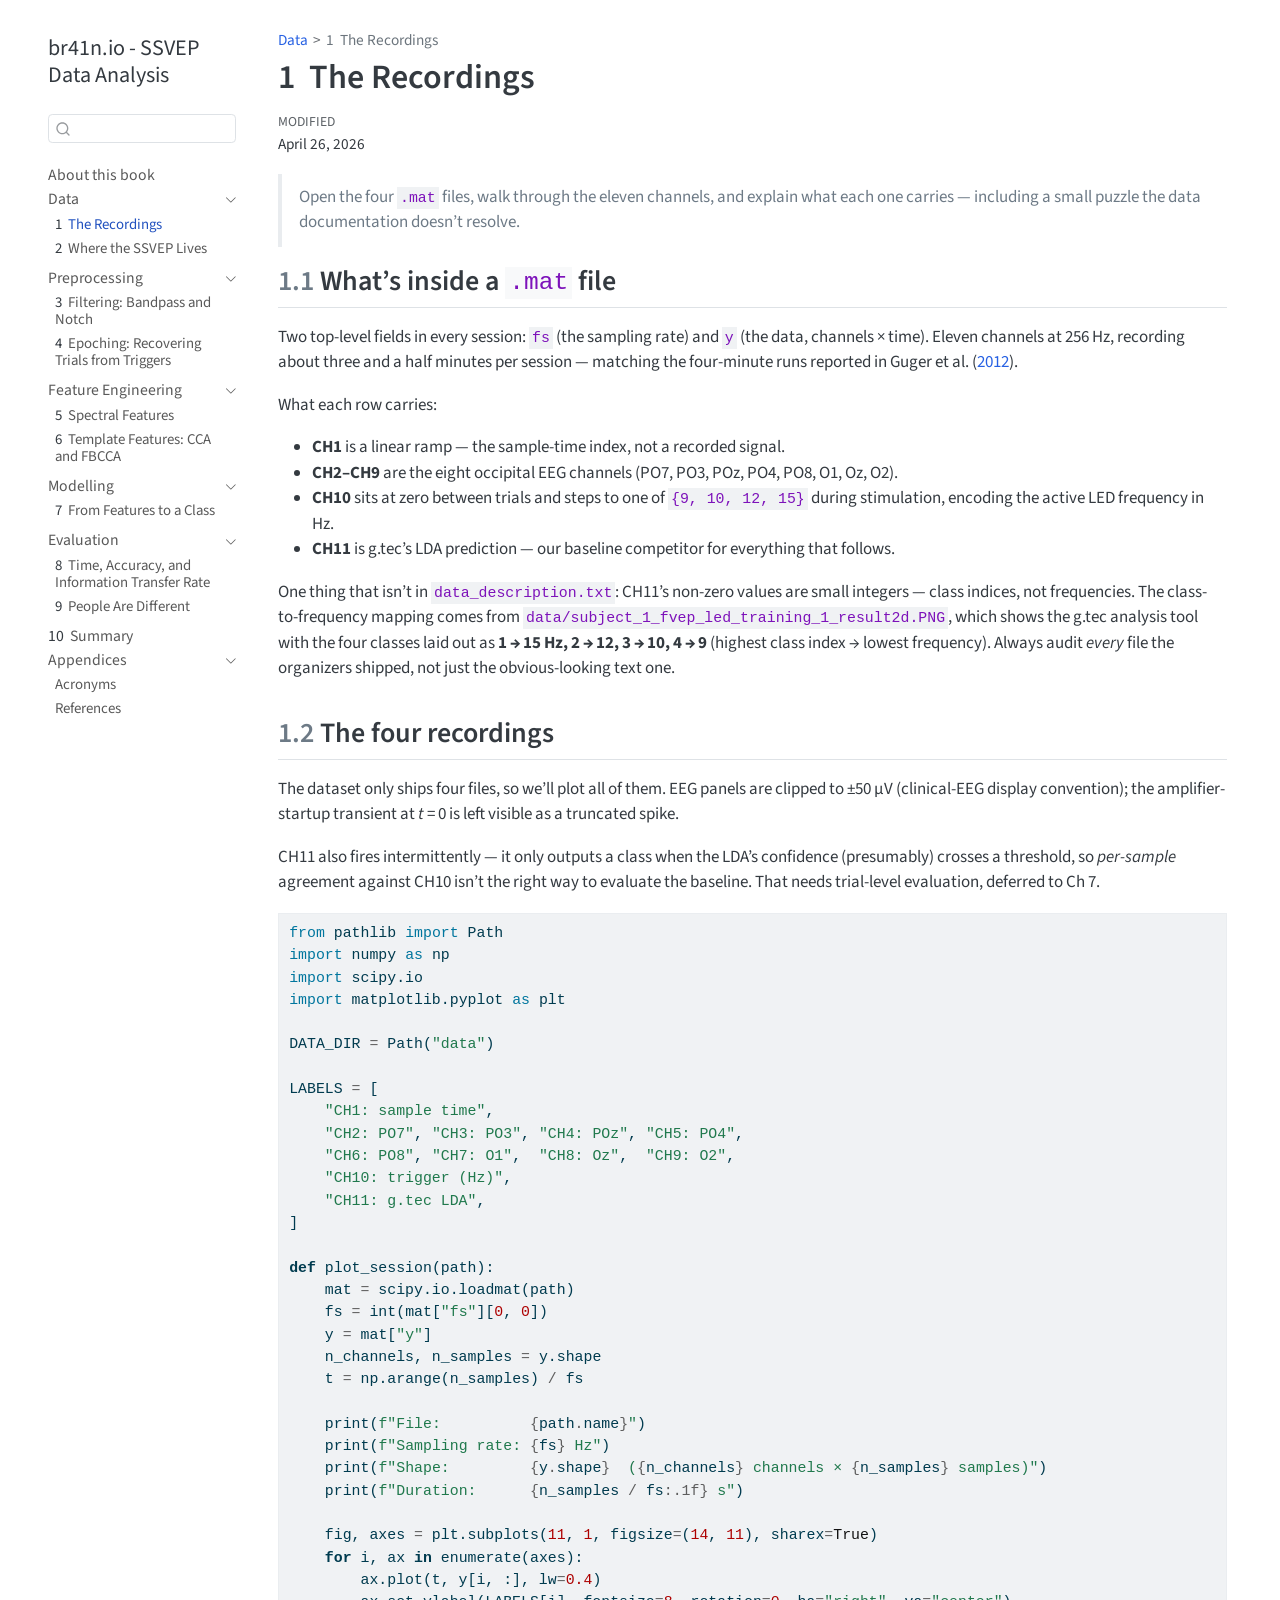
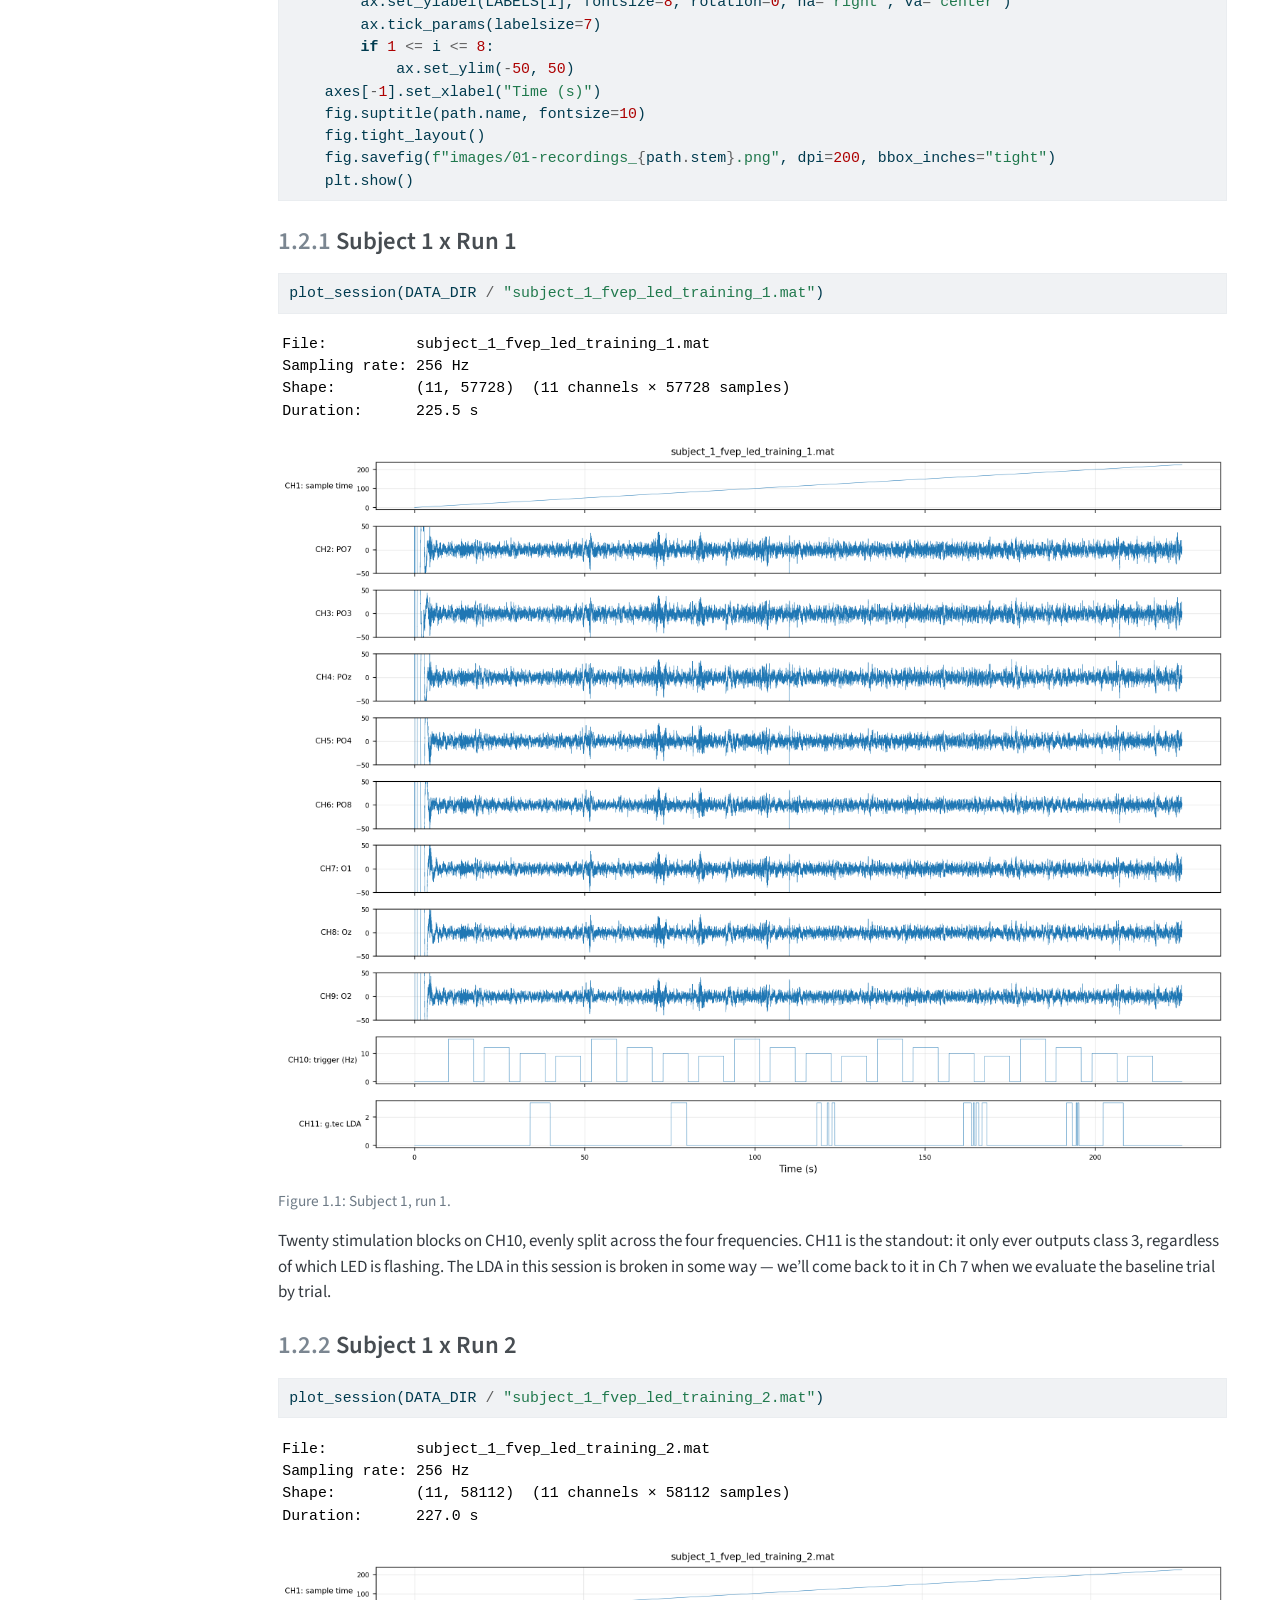
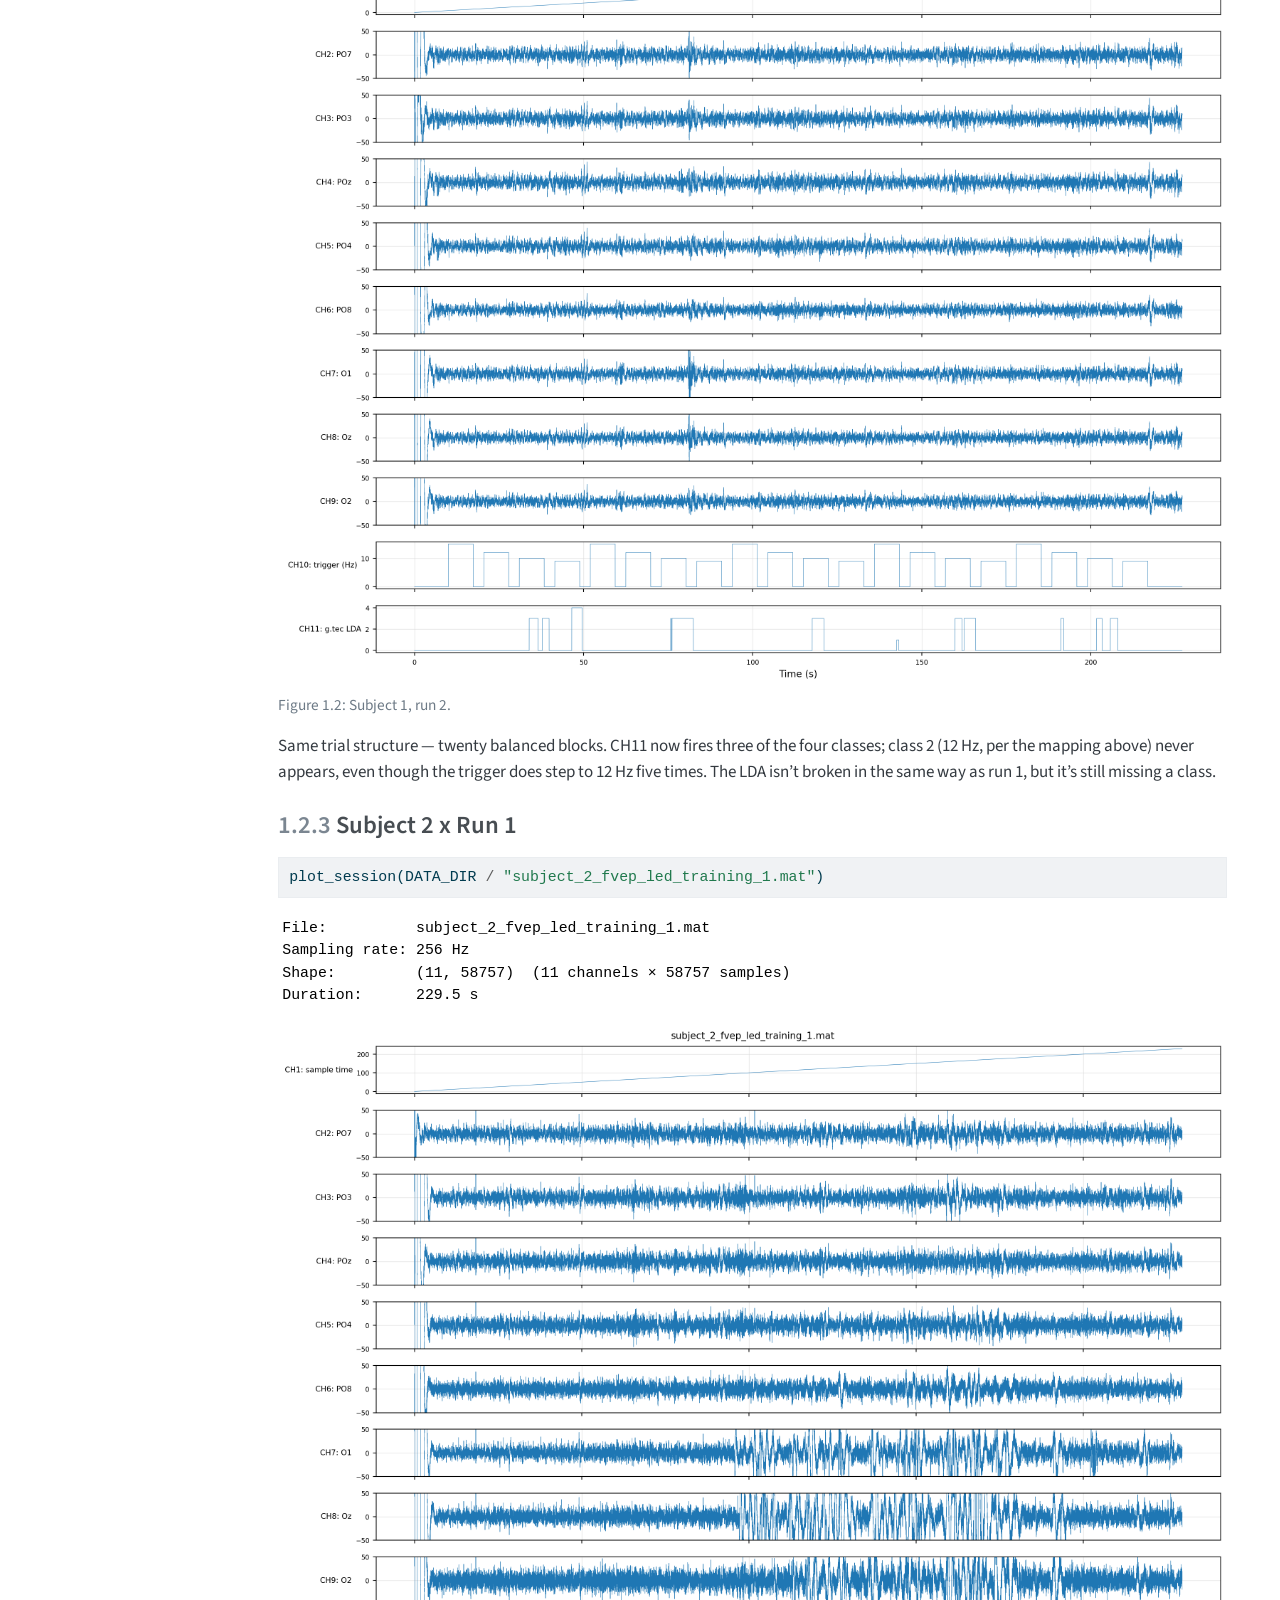
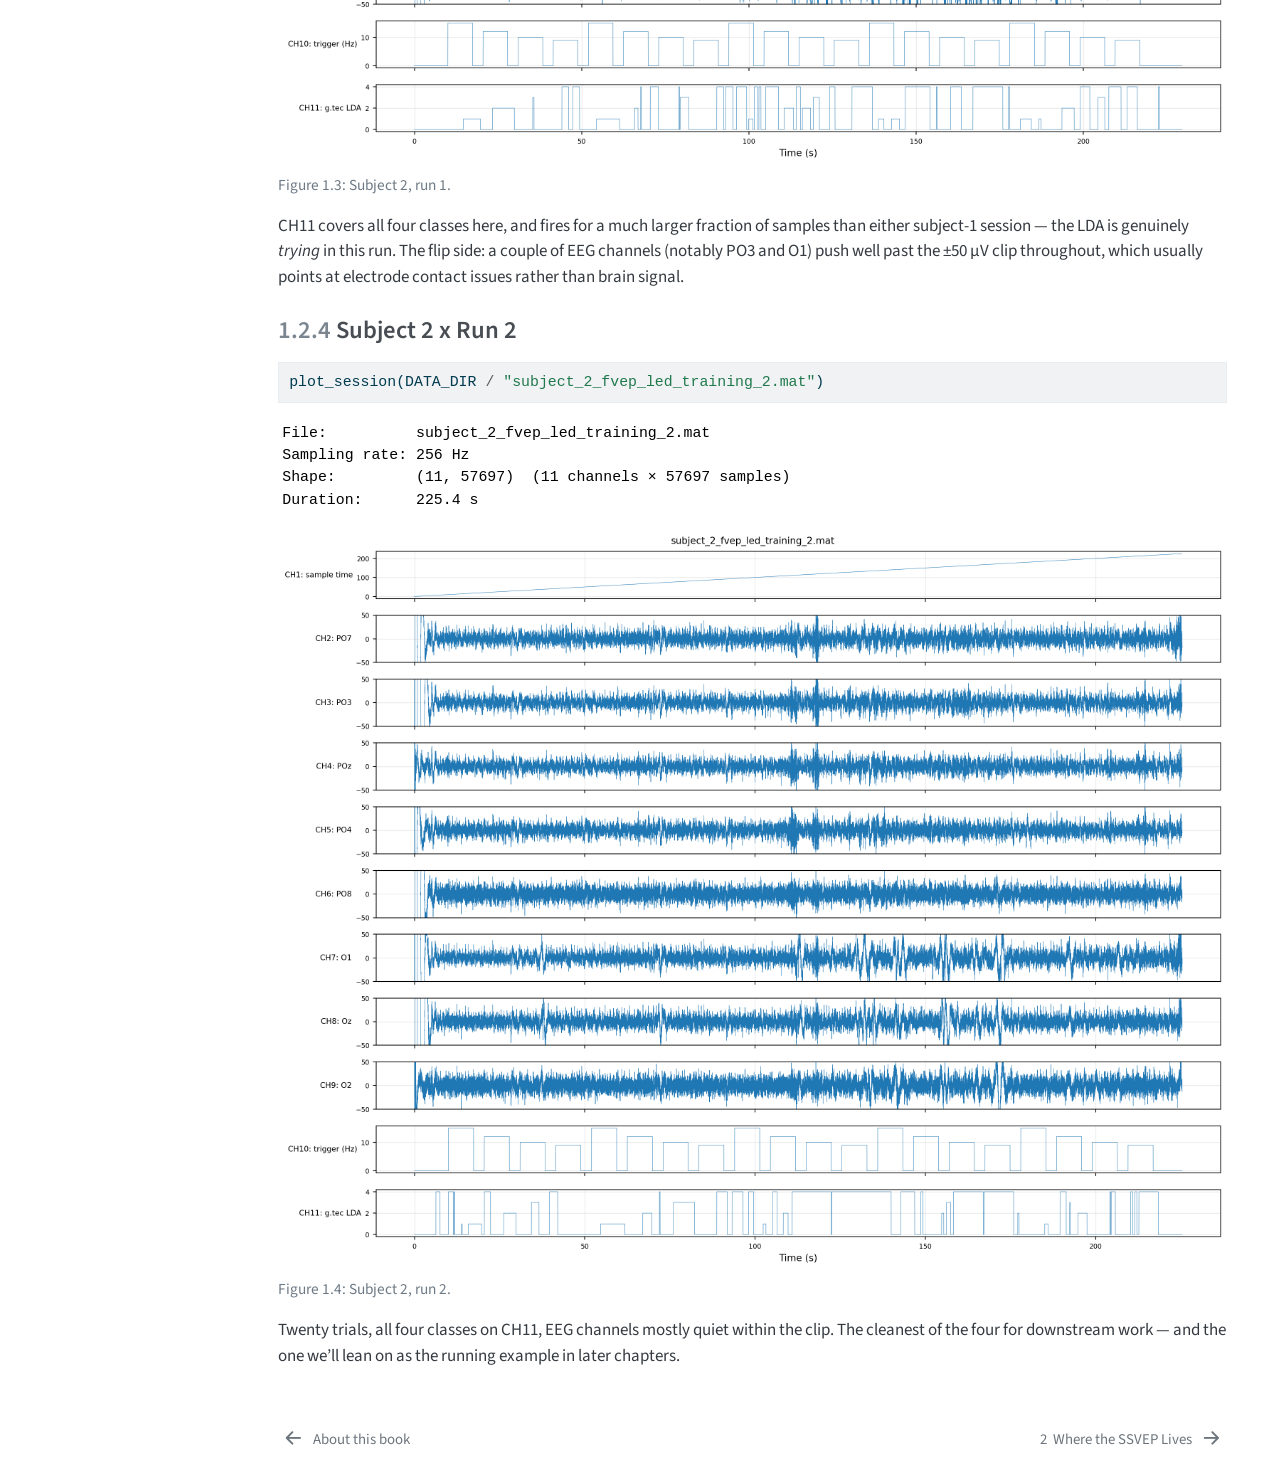
==== 01-recordings.html @ b5bfbb1d "Built site for gh-pages" ====
<!DOCTYPE html>
<html xmlns="http://www.w3.org/1999/xhtml" lang="en" xml:lang="en"><head>

<meta charset="utf-8">
<meta name="generator" content="quarto-1.9.36">

<meta name="viewport" content="width=device-width, initial-scale=1.0, user-scalable=yes">

<meta name="description" content="Walk through the eleven channels of all four .mat files and explain what each one carries.">

<title>1&nbsp; The Recordings – br41n.io - SSVEP Data Analysis</title>
<style>
/* Default styles provided by pandoc.
** See https://pandoc.org/MANUAL.html#variables-for-html for config info.
*/
code{white-space: pre-wrap;}
span.smallcaps{font-variant: small-caps;}
div.columns{display: flex; gap: min(4vw, 1.5em);}
div.column{flex: auto; overflow-x: auto;}
div.hanging-indent{margin-left: 1.5em; text-indent: -1.5em;}
ul.task-list{list-style: none;}
ul.task-list li input[type="checkbox"] {
  width: 0.8em;
  margin: 0 0.8em 0.2em -1em; /* quarto-specific, see https://github.com/quarto-dev/quarto-cli/issues/4556 */ 
  vertical-align: middle;
}
/* CSS for syntax highlighting */
html { -webkit-text-size-adjust: 100%; }
pre > code.sourceCode { white-space: pre; position: relative; }
pre > code.sourceCode > span { display: inline-block; line-height: 1.25; }
pre > code.sourceCode > span:empty { height: 1.2em; }
.sourceCode { overflow: visible; }
code.sourceCode > span { color: inherit; text-decoration: inherit; }
div.sourceCode { margin: 1em 0; }
pre.sourceCode { margin: 0; }
@media screen {
div.sourceCode { overflow: auto; }
}
@media print {
pre > code.sourceCode { white-space: pre-wrap; }
pre > code.sourceCode > span { text-indent: -5em; padding-left: 5em; }
}
pre.numberSource code
  { counter-reset: source-line 0; }
pre.numberSource code > span
  { position: relative; left: -4em; counter-increment: source-line; }
pre.numberSource code > span > a:first-child::before
  { content: counter(source-line);
    position: relative; left: -1em; text-align: right; vertical-align: baseline;
    border: none; display: inline-block;
    -webkit-touch-callout: none; -webkit-user-select: none;
    -khtml-user-select: none; -moz-user-select: none;
    -ms-user-select: none; user-select: none;
    padding: 0 4px; width: 4em;
  }
pre.numberSource { margin-left: 3em;  padding-left: 4px; }
div.sourceCode
  {   }
@media screen {
pre > code.sourceCode > span > a:first-child::before { text-decoration: underline; }
}
/* CSS for citations */
div.csl-bib-body { }
div.csl-entry {
  clear: both;
}
.hanging-indent div.csl-entry {
  margin-left:2em;
  text-indent:-2em;
}
div.csl-left-margin {
  min-width:2em;
  float:left;
}
div.csl-right-inline {
  margin-left:2em;
  padding-left:1em;
}
div.csl-indent {
  margin-left: 2em;
}</style>


<script src="site_libs/quarto-nav/quarto-nav.js"></script>
<script src="site_libs/quarto-nav/headroom.min.js"></script>
<script src="site_libs/clipboard/clipboard.min.js"></script>
<script src="site_libs/quarto-search/autocomplete.umd.js"></script>
<script src="site_libs/quarto-search/fuse.min.js"></script>
<script src="site_libs/quarto-search/quarto-search.js"></script>
<meta name="quarto:offset" content="./">
<link href="./02-ssvep-signature.html" rel="next">
<link href="./index.html" rel="prev">
<script src="site_libs/quarto-html/quarto.js" type="module"></script>
<script src="site_libs/quarto-html/tabsets/tabsets.js" type="module"></script>
<script src="site_libs/quarto-html/popper.min.js"></script>
<script src="site_libs/quarto-html/tippy.umd.min.js"></script>
<script src="site_libs/quarto-html/anchor.min.js"></script>
<link href="site_libs/quarto-html/tippy.css" rel="stylesheet">
<link href="site_libs/quarto-html/quarto-syntax-highlighting-845c23b38eaddc0f92fda52bfe77a8c8.css" rel="stylesheet" id="quarto-text-highlighting-styles">
<script src="site_libs/bootstrap/bootstrap.min.js"></script>
<link href="site_libs/bootstrap/bootstrap-icons.css" rel="stylesheet">
<link href="site_libs/bootstrap/bootstrap-a2d7b48f14b838cedb12a1fc2429b1b5.min.css" rel="stylesheet" append-hash="true" id="quarto-bootstrap" data-mode="light">
<script src="site_libs/quarto-contrib/glightbox/glightbox.min.js"></script>
<link href="site_libs/quarto-contrib/glightbox/glightbox.min.css" rel="stylesheet">
<link href="site_libs/quarto-contrib/glightbox/lightbox.css" rel="stylesheet">
<script id="quarto-search-options" type="application/json">{
  "location": "sidebar",
  "copy-button": false,
  "collapse-after": 3,
  "panel-placement": "start",
  "type": "textbox",
  "limit": 50,
  "keyboard-shortcut": [
    "f",
    "/",
    "s"
  ],
  "show-item-context": false,
  "language": {
    "search-no-results-text": "No results",
    "search-matching-documents-text": "matching documents",
    "search-copy-link-title": "Copy link to search",
    "search-hide-matches-text": "Hide additional matches",
    "search-more-match-text": "more match in this document",
    "search-more-matches-text": "more matches in this document",
    "search-clear-button-title": "Clear",
    "search-text-placeholder": "",
    "search-detached-cancel-button-title": "Cancel",
    "search-submit-button-title": "Submit",
    "search-label": "Search"
  }
}</script>


<link rel="stylesheet" href="custom.css">
</head>

<body class="nav-sidebar floating quarto-light">

<div id="quarto-search-results"></div>
  <header id="quarto-header" class="headroom fixed-top">
  <nav class="quarto-secondary-nav">
    <div class="container-fluid d-flex">
      <button type="button" class="quarto-btn-toggle btn" data-bs-toggle="collapse" role="button" data-bs-target=".quarto-sidebar-collapse-item" aria-controls="quarto-sidebar" aria-expanded="false" aria-label="Toggle sidebar navigation" onclick="if (window.quartoToggleHeadroom) { window.quartoToggleHeadroom(); }">
        <i class="bi bi-layout-text-sidebar-reverse"></i>
      </button>
        <nav class="quarto-page-breadcrumbs" aria-label="breadcrumb"><ol class="breadcrumb"><li class="breadcrumb-item"><a href="./01-recordings.html">Data</a></li><li class="breadcrumb-item"><a href="./01-recordings.html"><span class="chapter-number">1</span>&nbsp; <span class="chapter-title">The Recordings</span></a></li></ol></nav>
        <a class="flex-grow-1" role="navigation" data-bs-toggle="collapse" data-bs-target=".quarto-sidebar-collapse-item" aria-controls="quarto-sidebar" aria-expanded="false" aria-label="Toggle sidebar navigation" onclick="if (window.quartoToggleHeadroom) { window.quartoToggleHeadroom(); }">      
        </a>
      <button type="button" class="btn quarto-search-button" aria-label="Search" onclick="window.quartoOpenSearch();">
        <i class="bi bi-search"></i>
      </button>
    </div>
  </nav>
</header>
<!-- content -->
<div id="quarto-content" class="quarto-container page-columns page-rows-contents page-layout-full">
<!-- sidebar -->
  <nav id="quarto-sidebar" class="sidebar collapse collapse-horizontal quarto-sidebar-collapse-item sidebar-navigation floating overflow-auto">
    <div class="pt-lg-2 mt-2 text-left sidebar-header">
    <div class="sidebar-title mb-0 py-0">
      <a href="./">br41n.io - SSVEP Data Analysis</a> 
    </div>
      </div>
        <div class="mt-2 flex-shrink-0 align-items-center">
        <div class="sidebar-search">
        <div id="quarto-search" class="" title="Search"></div>
        </div>
        </div>
    <div class="sidebar-menu-container"> 
    <ul class="list-unstyled mt-1">
        <li class="sidebar-item">
  <div class="sidebar-item-container"> 
  <a href="./index.html" class="sidebar-item-text sidebar-link">
 <span class="menu-text">About this book</span></a>
  </div>
</li>
        <li class="sidebar-item sidebar-item-section">
      <div class="sidebar-item-container"> 
            <a class="sidebar-item-text sidebar-link text-start" data-bs-toggle="collapse" data-bs-target="#quarto-sidebar-section-1" role="navigation" aria-expanded="true">
 <span class="menu-text">Data</span></a>
          <a class="sidebar-item-toggle text-start" data-bs-toggle="collapse" data-bs-target="#quarto-sidebar-section-1" role="navigation" aria-expanded="true" aria-label="Toggle section">
            <i class="bi bi-chevron-right ms-2"></i>
          </a> 
      </div>
      <ul id="quarto-sidebar-section-1" class="collapse list-unstyled sidebar-section depth1 show">  
          <li class="sidebar-item">
  <div class="sidebar-item-container"> 
  <a href="./01-recordings.html" class="sidebar-item-text sidebar-link active">
 <span class="menu-text"><span class="chapter-number">1</span>&nbsp; <span class="chapter-title">The Recordings</span></span></a>
  </div>
</li>
          <li class="sidebar-item">
  <div class="sidebar-item-container"> 
  <a href="./02-ssvep-signature.html" class="sidebar-item-text sidebar-link">
 <span class="menu-text"><span class="chapter-number">2</span>&nbsp; <span class="chapter-title">Where the SSVEP Lives</span></span></a>
  </div>
</li>
      </ul>
  </li>
        <li class="sidebar-item sidebar-item-section">
      <div class="sidebar-item-container"> 
            <a class="sidebar-item-text sidebar-link text-start" data-bs-toggle="collapse" data-bs-target="#quarto-sidebar-section-2" role="navigation" aria-expanded="true">
 <span class="menu-text">Preprocessing</span></a>
          <a class="sidebar-item-toggle text-start" data-bs-toggle="collapse" data-bs-target="#quarto-sidebar-section-2" role="navigation" aria-expanded="true" aria-label="Toggle section">
            <i class="bi bi-chevron-right ms-2"></i>
          </a> 
      </div>
      <ul id="quarto-sidebar-section-2" class="collapse list-unstyled sidebar-section depth1 show">  
          <li class="sidebar-item">
  <div class="sidebar-item-container"> 
  <a href="./03-filtering.html" class="sidebar-item-text sidebar-link">
 <span class="menu-text"><span class="chapter-number">3</span>&nbsp; <span class="chapter-title">Filtering: Bandpass and Notch</span></span></a>
  </div>
</li>
          <li class="sidebar-item">
  <div class="sidebar-item-container"> 
  <a href="./04-epoching.html" class="sidebar-item-text sidebar-link">
 <span class="menu-text"><span class="chapter-number">4</span>&nbsp; <span class="chapter-title">Epoching: Recovering Trials from Triggers</span></span></a>
  </div>
</li>
      </ul>
  </li>
        <li class="sidebar-item sidebar-item-section">
      <div class="sidebar-item-container"> 
            <a class="sidebar-item-text sidebar-link text-start" data-bs-toggle="collapse" data-bs-target="#quarto-sidebar-section-3" role="navigation" aria-expanded="true">
 <span class="menu-text">Feature Engineering</span></a>
          <a class="sidebar-item-toggle text-start" data-bs-toggle="collapse" data-bs-target="#quarto-sidebar-section-3" role="navigation" aria-expanded="true" aria-label="Toggle section">
            <i class="bi bi-chevron-right ms-2"></i>
          </a> 
      </div>
      <ul id="quarto-sidebar-section-3" class="collapse list-unstyled sidebar-section depth1 show">  
          <li class="sidebar-item">
  <div class="sidebar-item-container"> 
  <a href="./05-spectral-features.html" class="sidebar-item-text sidebar-link">
 <span class="menu-text"><span class="chapter-number">5</span>&nbsp; <span class="chapter-title">Spectral Features</span></span></a>
  </div>
</li>
          <li class="sidebar-item">
  <div class="sidebar-item-container"> 
  <a href="./06-template-features.html" class="sidebar-item-text sidebar-link">
 <span class="menu-text"><span class="chapter-number">6</span>&nbsp; <span class="chapter-title">Template Features: CCA and FBCCA</span></span></a>
  </div>
</li>
      </ul>
  </li>
        <li class="sidebar-item sidebar-item-section">
      <div class="sidebar-item-container"> 
            <a class="sidebar-item-text sidebar-link text-start" data-bs-toggle="collapse" data-bs-target="#quarto-sidebar-section-4" role="navigation" aria-expanded="true">
 <span class="menu-text">Modelling</span></a>
          <a class="sidebar-item-toggle text-start" data-bs-toggle="collapse" data-bs-target="#quarto-sidebar-section-4" role="navigation" aria-expanded="true" aria-label="Toggle section">
            <i class="bi bi-chevron-right ms-2"></i>
          </a> 
      </div>
      <ul id="quarto-sidebar-section-4" class="collapse list-unstyled sidebar-section depth1 show">  
          <li class="sidebar-item">
  <div class="sidebar-item-container"> 
  <a href="./07-classification.html" class="sidebar-item-text sidebar-link">
 <span class="menu-text"><span class="chapter-number">7</span>&nbsp; <span class="chapter-title">From Features to a Class</span></span></a>
  </div>
</li>
      </ul>
  </li>
        <li class="sidebar-item sidebar-item-section">
      <div class="sidebar-item-container"> 
            <a class="sidebar-item-text sidebar-link text-start" data-bs-toggle="collapse" data-bs-target="#quarto-sidebar-section-5" role="navigation" aria-expanded="true">
 <span class="menu-text">Evaluation</span></a>
          <a class="sidebar-item-toggle text-start" data-bs-toggle="collapse" data-bs-target="#quarto-sidebar-section-5" role="navigation" aria-expanded="true" aria-label="Toggle section">
            <i class="bi bi-chevron-right ms-2"></i>
          </a> 
      </div>
      <ul id="quarto-sidebar-section-5" class="collapse list-unstyled sidebar-section depth1 show">  
          <li class="sidebar-item">
  <div class="sidebar-item-container"> 
  <a href="./08-time-accuracy-itr.html" class="sidebar-item-text sidebar-link">
 <span class="menu-text"><span class="chapter-number">8</span>&nbsp; <span class="chapter-title">Time, Accuracy, and Information Transfer Rate</span></span></a>
  </div>
</li>
          <li class="sidebar-item">
  <div class="sidebar-item-container"> 
  <a href="./09-subjects.html" class="sidebar-item-text sidebar-link">
 <span class="menu-text"><span class="chapter-number">9</span>&nbsp; <span class="chapter-title">People Are Different</span></span></a>
  </div>
</li>
      </ul>
  </li>
        <li class="sidebar-item">
  <div class="sidebar-item-container"> 
  <a href="./summary.html" class="sidebar-item-text sidebar-link">
 <span class="menu-text"><span class="chapter-number">10</span>&nbsp; <span class="chapter-title">Summary</span></span></a>
  </div>
</li>
        <li class="sidebar-item sidebar-item-section">
      <div class="sidebar-item-container"> 
            <a class="sidebar-item-text sidebar-link text-start" data-bs-toggle="collapse" data-bs-target="#quarto-sidebar-section-6" role="navigation" aria-expanded="true">
 <span class="menu-text">Appendices</span></a>
          <a class="sidebar-item-toggle text-start" data-bs-toggle="collapse" data-bs-target="#quarto-sidebar-section-6" role="navigation" aria-expanded="true" aria-label="Toggle section">
            <i class="bi bi-chevron-right ms-2"></i>
          </a> 
      </div>
      <ul id="quarto-sidebar-section-6" class="collapse list-unstyled sidebar-section depth1 show">  
          <li class="sidebar-item">
  <div class="sidebar-item-container"> 
  <a href="./acronyms.html" class="sidebar-item-text sidebar-link">
 <span class="menu-text">Acronyms</span></a>
  </div>
</li>
          <li class="sidebar-item">
  <div class="sidebar-item-container"> 
  <a href="./references.html" class="sidebar-item-text sidebar-link">
 <span class="menu-text">References</span></a>
  </div>
</li>
      </ul>
  </li>
    </ul>
    </div>
</nav>
<div id="quarto-sidebar-glass" class="quarto-sidebar-collapse-item" data-bs-toggle="collapse" data-bs-target=".quarto-sidebar-collapse-item"></div>
<!-- margin-sidebar -->
    <div id="quarto-margin-sidebar" class="sidebar margin-sidebar">
        <nav id="TOC" role="doc-toc" class="toc-active">
    <h2 id="toc-title">Table of contents</h2>
   
  <ul>
  <li><a href="#whats-inside-a-.mat-file" id="toc-whats-inside-a-.mat-file" class="nav-link active" data-scroll-target="#whats-inside-a-.mat-file"><span class="header-section-number">1.1</span> What’s inside a <code>.mat</code> file</a></li>
  <li><a href="#the-four-recordings" id="toc-the-four-recordings" class="nav-link" data-scroll-target="#the-four-recordings"><span class="header-section-number">1.2</span> The four recordings</a>
  <ul class="collapse">
  <li><a href="#subject-1-x-run-1" id="toc-subject-1-x-run-1" class="nav-link" data-scroll-target="#subject-1-x-run-1"><span class="header-section-number">1.2.1</span> Subject 1 x Run 1</a></li>
  <li><a href="#subject-1-x-run-2" id="toc-subject-1-x-run-2" class="nav-link" data-scroll-target="#subject-1-x-run-2"><span class="header-section-number">1.2.2</span> Subject 1 x Run 2</a></li>
  <li><a href="#subject-2-x-run-1" id="toc-subject-2-x-run-1" class="nav-link" data-scroll-target="#subject-2-x-run-1"><span class="header-section-number">1.2.3</span> Subject 2 x Run 1</a></li>
  <li><a href="#subject-2-x-run-2" id="toc-subject-2-x-run-2" class="nav-link" data-scroll-target="#subject-2-x-run-2"><span class="header-section-number">1.2.4</span> Subject 2 x Run 2</a></li>
  </ul></li>
  </ul>
</nav>
    </div>
<!-- main -->
<main class="content column-body" id="quarto-document-content">

<header id="title-block-header" class="quarto-title-block default"><nav class="quarto-page-breadcrumbs quarto-title-breadcrumbs d-none d-lg-block" aria-label="breadcrumb"><ol class="breadcrumb"><li class="breadcrumb-item"><a href="./01-recordings.html">Data</a></li><li class="breadcrumb-item"><a href="./01-recordings.html"><span class="chapter-number">1</span>&nbsp; <span class="chapter-title">The Recordings</span></a></li></ol></nav>
<div class="quarto-title">
<h1 class="title"><span class="chapter-number">1</span>&nbsp; <span class="chapter-title">The Recordings</span></h1>
</div>



<div class="quarto-title-meta column-body">

    
  
    <div>
    <div class="quarto-title-meta-heading">Modified</div>
    <div class="quarto-title-meta-contents">
      <p class="date-modified">April 26, 2026</p>
    </div>
  </div>
    
  </div>
  


</header>


<blockquote class="blockquote">
<p>Open the four <code>.mat</code> files, walk through the eleven channels, and explain what each one carries — including a small puzzle the data documentation doesn’t resolve.</p>
</blockquote>
<section id="whats-inside-a-.mat-file" class="level2" data-number="1.1">
<h2 data-number="1.1" class="anchored" data-anchor-id="whats-inside-a-.mat-file"><span class="header-section-number">1.1</span> What’s inside a <code>.mat</code> file</h2>
<p>Two top-level fields in every session: <code>fs</code> (the sampling rate) and <code>y</code> (the data, channels × time). Eleven channels at 256 Hz, recording about three and a half minutes per session — matching the four-minute runs reported in <span class="citation" data-cites="guger2012">Guger et al. (<a href="references.html#ref-guger2012" role="doc-biblioref">2012</a>)</span>.</p>
<p>What each row carries:</p>
<ul>
<li><strong>CH1</strong> is a linear ramp — the sample-time index, not a recorded signal.</li>
<li><strong>CH2–CH9</strong> are the eight occipital EEG channels (PO7, PO3, POz, PO4, PO8, O1, Oz, O2).</li>
<li><strong>CH10</strong> sits at zero between trials and steps to one of <code>{9, 10, 12, 15}</code> during stimulation, encoding the active LED frequency in Hz.</li>
<li><strong>CH11</strong> is g.tec’s LDA prediction — our baseline competitor for everything that follows.</li>
</ul>
<p>One thing that isn’t in <code>data_description.txt</code>: CH11’s non-zero values are small integers — class indices, not frequencies. The class-to-frequency mapping comes from <code>data/subject_1_fvep_led_training_1_result2d.PNG</code>, which shows the g.tec analysis tool with the four classes laid out as <strong>1 → 15 Hz, 2 → 12, 3 → 10, 4 → 9</strong> (highest class index → lowest frequency). Always audit <em>every</em> file the organizers shipped, not just the obvious-looking text one.</p>
</section>
<section id="the-four-recordings" class="level2" data-number="1.2">
<h2 data-number="1.2" class="anchored" data-anchor-id="the-four-recordings"><span class="header-section-number">1.2</span> The four recordings</h2>
<p>The dataset only ships four files, so we’ll plot all of them. EEG panels are clipped to ±50 µV (clinical-EEG display convention); the amplifier-startup transient at <em>t</em> = 0 is left visible as a truncated spike.</p>
<p>CH11 also fires intermittently — it only outputs a class when the LDA’s confidence (presumably) crosses a threshold, so <em>per-sample</em> agreement against CH10 isn’t the right way to evaluate the baseline. That needs trial-level evaluation, deferred to Ch 7.</p>
<div id="2533c580" class="cell" data-execution_count="1">
<div class="code-copy-outer-scaffold"><div class="sourceCode cell-code" id="cb1"><pre class="sourceCode python code-with-copy"><code class="sourceCode python"><span id="cb1-1"><a href="#cb1-1" aria-hidden="true" tabindex="-1"></a><span class="im">from</span> pathlib <span class="im">import</span> Path</span>
<span id="cb1-2"><a href="#cb1-2" aria-hidden="true" tabindex="-1"></a><span class="im">import</span> numpy <span class="im">as</span> np</span>
<span id="cb1-3"><a href="#cb1-3" aria-hidden="true" tabindex="-1"></a><span class="im">import</span> scipy.io</span>
<span id="cb1-4"><a href="#cb1-4" aria-hidden="true" tabindex="-1"></a><span class="im">import</span> matplotlib.pyplot <span class="im">as</span> plt</span>
<span id="cb1-5"><a href="#cb1-5" aria-hidden="true" tabindex="-1"></a></span>
<span id="cb1-6"><a href="#cb1-6" aria-hidden="true" tabindex="-1"></a>DATA_DIR <span class="op">=</span> Path(<span class="st">"data"</span>)</span>
<span id="cb1-7"><a href="#cb1-7" aria-hidden="true" tabindex="-1"></a></span>
<span id="cb1-8"><a href="#cb1-8" aria-hidden="true" tabindex="-1"></a>LABELS <span class="op">=</span> [</span>
<span id="cb1-9"><a href="#cb1-9" aria-hidden="true" tabindex="-1"></a>    <span class="st">"CH1: sample time"</span>,</span>
<span id="cb1-10"><a href="#cb1-10" aria-hidden="true" tabindex="-1"></a>    <span class="st">"CH2: PO7"</span>, <span class="st">"CH3: PO3"</span>, <span class="st">"CH4: POz"</span>, <span class="st">"CH5: PO4"</span>,</span>
<span id="cb1-11"><a href="#cb1-11" aria-hidden="true" tabindex="-1"></a>    <span class="st">"CH6: PO8"</span>, <span class="st">"CH7: O1"</span>,  <span class="st">"CH8: Oz"</span>,  <span class="st">"CH9: O2"</span>,</span>
<span id="cb1-12"><a href="#cb1-12" aria-hidden="true" tabindex="-1"></a>    <span class="st">"CH10: trigger (Hz)"</span>,</span>
<span id="cb1-13"><a href="#cb1-13" aria-hidden="true" tabindex="-1"></a>    <span class="st">"CH11: g.tec LDA"</span>,</span>
<span id="cb1-14"><a href="#cb1-14" aria-hidden="true" tabindex="-1"></a>]</span>
<span id="cb1-15"><a href="#cb1-15" aria-hidden="true" tabindex="-1"></a></span>
<span id="cb1-16"><a href="#cb1-16" aria-hidden="true" tabindex="-1"></a><span class="kw">def</span> plot_session(path):</span>
<span id="cb1-17"><a href="#cb1-17" aria-hidden="true" tabindex="-1"></a>    mat <span class="op">=</span> scipy.io.loadmat(path)</span>
<span id="cb1-18"><a href="#cb1-18" aria-hidden="true" tabindex="-1"></a>    fs <span class="op">=</span> <span class="bu">int</span>(mat[<span class="st">"fs"</span>][<span class="dv">0</span>, <span class="dv">0</span>])</span>
<span id="cb1-19"><a href="#cb1-19" aria-hidden="true" tabindex="-1"></a>    y <span class="op">=</span> mat[<span class="st">"y"</span>]</span>
<span id="cb1-20"><a href="#cb1-20" aria-hidden="true" tabindex="-1"></a>    n_channels, n_samples <span class="op">=</span> y.shape</span>
<span id="cb1-21"><a href="#cb1-21" aria-hidden="true" tabindex="-1"></a>    t <span class="op">=</span> np.arange(n_samples) <span class="op">/</span> fs</span>
<span id="cb1-22"><a href="#cb1-22" aria-hidden="true" tabindex="-1"></a></span>
<span id="cb1-23"><a href="#cb1-23" aria-hidden="true" tabindex="-1"></a>    <span class="bu">print</span>(<span class="ss">f"File:          </span><span class="sc">{</span>path<span class="sc">.</span>name<span class="sc">}</span><span class="ss">"</span>)</span>
<span id="cb1-24"><a href="#cb1-24" aria-hidden="true" tabindex="-1"></a>    <span class="bu">print</span>(<span class="ss">f"Sampling rate: </span><span class="sc">{</span>fs<span class="sc">}</span><span class="ss"> Hz"</span>)</span>
<span id="cb1-25"><a href="#cb1-25" aria-hidden="true" tabindex="-1"></a>    <span class="bu">print</span>(<span class="ss">f"Shape:         </span><span class="sc">{</span>y<span class="sc">.</span>shape<span class="sc">}</span><span class="ss">  (</span><span class="sc">{</span>n_channels<span class="sc">}</span><span class="ss"> channels × </span><span class="sc">{</span>n_samples<span class="sc">}</span><span class="ss"> samples)"</span>)</span>
<span id="cb1-26"><a href="#cb1-26" aria-hidden="true" tabindex="-1"></a>    <span class="bu">print</span>(<span class="ss">f"Duration:      </span><span class="sc">{</span>n_samples <span class="op">/</span> fs<span class="sc">:.1f}</span><span class="ss"> s"</span>)</span>
<span id="cb1-27"><a href="#cb1-27" aria-hidden="true" tabindex="-1"></a></span>
<span id="cb1-28"><a href="#cb1-28" aria-hidden="true" tabindex="-1"></a>    fig, axes <span class="op">=</span> plt.subplots(<span class="dv">11</span>, <span class="dv">1</span>, figsize<span class="op">=</span>(<span class="dv">14</span>, <span class="dv">11</span>), sharex<span class="op">=</span><span class="va">True</span>)</span>
<span id="cb1-29"><a href="#cb1-29" aria-hidden="true" tabindex="-1"></a>    <span class="cf">for</span> i, ax <span class="kw">in</span> <span class="bu">enumerate</span>(axes):</span>
<span id="cb1-30"><a href="#cb1-30" aria-hidden="true" tabindex="-1"></a>        ax.plot(t, y[i, :], lw<span class="op">=</span><span class="fl">0.4</span>)</span>
<span id="cb1-31"><a href="#cb1-31" aria-hidden="true" tabindex="-1"></a>        ax.set_ylabel(LABELS[i], fontsize<span class="op">=</span><span class="dv">8</span>, rotation<span class="op">=</span><span class="dv">0</span>, ha<span class="op">=</span><span class="st">"right"</span>, va<span class="op">=</span><span class="st">"center"</span>)</span>
<span id="cb1-32"><a href="#cb1-32" aria-hidden="true" tabindex="-1"></a>        ax.tick_params(labelsize<span class="op">=</span><span class="dv">7</span>)</span>
<span id="cb1-33"><a href="#cb1-33" aria-hidden="true" tabindex="-1"></a>        <span class="cf">if</span> <span class="dv">1</span> <span class="op">&lt;=</span> i <span class="op">&lt;=</span> <span class="dv">8</span>:</span>
<span id="cb1-34"><a href="#cb1-34" aria-hidden="true" tabindex="-1"></a>            ax.set_ylim(<span class="op">-</span><span class="dv">50</span>, <span class="dv">50</span>)</span>
<span id="cb1-35"><a href="#cb1-35" aria-hidden="true" tabindex="-1"></a>    axes[<span class="op">-</span><span class="dv">1</span>].set_xlabel(<span class="st">"Time (s)"</span>)</span>
<span id="cb1-36"><a href="#cb1-36" aria-hidden="true" tabindex="-1"></a>    fig.suptitle(path.name, fontsize<span class="op">=</span><span class="dv">10</span>)</span>
<span id="cb1-37"><a href="#cb1-37" aria-hidden="true" tabindex="-1"></a>    fig.tight_layout()</span>
<span id="cb1-38"><a href="#cb1-38" aria-hidden="true" tabindex="-1"></a>    fig.savefig(<span class="ss">f"images/01-recordings_</span><span class="sc">{</span>path<span class="sc">.</span>stem<span class="sc">}</span><span class="ss">.png"</span>, dpi<span class="op">=</span><span class="dv">200</span>, bbox_inches<span class="op">=</span><span class="st">"tight"</span>)</span>
<span id="cb1-39"><a href="#cb1-39" aria-hidden="true" tabindex="-1"></a>    plt.show()</span></code></pre></div><button title="Copy to Clipboard" class="code-copy-button"><i class="bi"></i></button></div>
</div>
<section id="subject-1-x-run-1" class="level3" data-number="1.2.1">
<h3 data-number="1.2.1" class="anchored" data-anchor-id="subject-1-x-run-1"><span class="header-section-number">1.2.1</span> Subject 1 x Run 1</h3>
<div id="cell-fig-s1-r1" class="cell" data-execution_count="2">
<div class="code-copy-outer-scaffold"><div class="sourceCode cell-code" id="cb2"><pre class="sourceCode python code-with-copy"><code class="sourceCode python"><span id="cb2-1"><a href="#cb2-1" aria-hidden="true" tabindex="-1"></a>plot_session(DATA_DIR <span class="op">/</span> <span class="st">"subject_1_fvep_led_training_1.mat"</span>)</span></code></pre></div><button title="Copy to Clipboard" class="code-copy-button"><i class="bi"></i></button></div>
<div class="cell-output cell-output-stdout">
<pre><code>File:          subject_1_fvep_led_training_1.mat
Sampling rate: 256 Hz
Shape:         (11, 57728)  (11 channels × 57728 samples)
Duration:      225.5 s</code></pre>
</div>
<div class="cell-output cell-output-display">
<div id="fig-s1-r1" class="quarto-float quarto-figure quarto-figure-center anchored">
<figure class="quarto-float quarto-float-fig figure">
<div aria-describedby="fig-s1-r1-caption-0ceaefa1-69ba-4598-a22c-09a6ac19f8ca">
<a href="01-recordings_files/figure-html/fig-s1-r1-output-2.png" class="lightbox" data-gallery="quarto-lightbox-gallery-1" title="Figure&nbsp;1.1: Subject 1, run 1."><img src="01-recordings_files/figure-html/fig-s1-r1-output-2.png" width="1334" height="1040" class="figure-img"></a>
</div>
<figcaption class="quarto-float-caption-bottom quarto-float-caption quarto-float-fig" id="fig-s1-r1-caption-0ceaefa1-69ba-4598-a22c-09a6ac19f8ca">
Figure&nbsp;1.1: Subject 1, run 1.
</figcaption>
</figure>
</div>
</div>
</div>
<p>Twenty stimulation blocks on CH10, evenly split across the four frequencies. CH11 is the standout: it only ever outputs class 3, regardless of which LED is flashing. The LDA in this session is broken in some way — we’ll come back to it in Ch 7 when we evaluate the baseline trial by trial.</p>
</section>
<section id="subject-1-x-run-2" class="level3" data-number="1.2.2">
<h3 data-number="1.2.2" class="anchored" data-anchor-id="subject-1-x-run-2"><span class="header-section-number">1.2.2</span> Subject 1 x Run 2</h3>
<div id="cell-fig-s1-r2" class="cell" data-execution_count="3">
<div class="code-copy-outer-scaffold"><div class="sourceCode cell-code" id="cb4"><pre class="sourceCode python code-with-copy"><code class="sourceCode python"><span id="cb4-1"><a href="#cb4-1" aria-hidden="true" tabindex="-1"></a>plot_session(DATA_DIR <span class="op">/</span> <span class="st">"subject_1_fvep_led_training_2.mat"</span>)</span></code></pre></div><button title="Copy to Clipboard" class="code-copy-button"><i class="bi"></i></button></div>
<div class="cell-output cell-output-stdout">
<pre><code>File:          subject_1_fvep_led_training_2.mat
Sampling rate: 256 Hz
Shape:         (11, 58112)  (11 channels × 58112 samples)
Duration:      227.0 s</code></pre>
</div>
<div class="cell-output cell-output-display">
<div id="fig-s1-r2" class="quarto-float quarto-figure quarto-figure-center anchored">
<figure class="quarto-float quarto-float-fig figure">
<div aria-describedby="fig-s1-r2-caption-0ceaefa1-69ba-4598-a22c-09a6ac19f8ca">
<a href="01-recordings_files/figure-html/fig-s1-r2-output-2.png" class="lightbox" data-gallery="quarto-lightbox-gallery-2" title="Figure&nbsp;1.2: Subject 1, run 2."><img src="01-recordings_files/figure-html/fig-s1-r2-output-2.png" width="1334" height="1040" class="figure-img"></a>
</div>
<figcaption class="quarto-float-caption-bottom quarto-float-caption quarto-float-fig" id="fig-s1-r2-caption-0ceaefa1-69ba-4598-a22c-09a6ac19f8ca">
Figure&nbsp;1.2: Subject 1, run 2.
</figcaption>
</figure>
</div>
</div>
</div>
<p>Same trial structure — twenty balanced blocks. CH11 now fires three of the four classes; class 2 (12 Hz, per the mapping above) never appears, even though the trigger does step to 12 Hz five times. The LDA isn’t broken in the same way as run 1, but it’s still missing a class.</p>
</section>
<section id="subject-2-x-run-1" class="level3" data-number="1.2.3">
<h3 data-number="1.2.3" class="anchored" data-anchor-id="subject-2-x-run-1"><span class="header-section-number">1.2.3</span> Subject 2 x Run 1</h3>
<div id="cell-fig-s2-r1" class="cell" data-execution_count="4">
<div class="code-copy-outer-scaffold"><div class="sourceCode cell-code" id="cb6"><pre class="sourceCode python code-with-copy"><code class="sourceCode python"><span id="cb6-1"><a href="#cb6-1" aria-hidden="true" tabindex="-1"></a>plot_session(DATA_DIR <span class="op">/</span> <span class="st">"subject_2_fvep_led_training_1.mat"</span>)</span></code></pre></div><button title="Copy to Clipboard" class="code-copy-button"><i class="bi"></i></button></div>
<div class="cell-output cell-output-stdout">
<pre><code>File:          subject_2_fvep_led_training_1.mat
Sampling rate: 256 Hz
Shape:         (11, 58757)  (11 channels × 58757 samples)
Duration:      229.5 s</code></pre>
</div>
<div class="cell-output cell-output-display">
<div id="fig-s2-r1" class="quarto-float quarto-figure quarto-figure-center anchored">
<figure class="quarto-float quarto-float-fig figure">
<div aria-describedby="fig-s2-r1-caption-0ceaefa1-69ba-4598-a22c-09a6ac19f8ca">
<a href="01-recordings_files/figure-html/fig-s2-r1-output-2.png" class="lightbox" data-gallery="quarto-lightbox-gallery-3" title="Figure&nbsp;1.3: Subject 2, run 1."><img src="01-recordings_files/figure-html/fig-s2-r1-output-2.png" width="1334" height="1040" class="figure-img"></a>
</div>
<figcaption class="quarto-float-caption-bottom quarto-float-caption quarto-float-fig" id="fig-s2-r1-caption-0ceaefa1-69ba-4598-a22c-09a6ac19f8ca">
Figure&nbsp;1.3: Subject 2, run 1.
</figcaption>
</figure>
</div>
</div>
</div>
<p>CH11 covers all four classes here, and fires for a much larger fraction of samples than either subject-1 session — the LDA is genuinely <em>trying</em> in this run. The flip side: a couple of EEG channels (notably PO3 and O1) push well past the ±50 µV clip throughout, which usually points at electrode contact issues rather than brain signal.</p>
</section>
<section id="subject-2-x-run-2" class="level3" data-number="1.2.4">
<h3 data-number="1.2.4" class="anchored" data-anchor-id="subject-2-x-run-2"><span class="header-section-number">1.2.4</span> Subject 2 x Run 2</h3>
<div id="cell-fig-s2-r2" class="cell" data-execution_count="5">
<div class="code-copy-outer-scaffold"><div class="sourceCode cell-code" id="cb8"><pre class="sourceCode python code-with-copy"><code class="sourceCode python"><span id="cb8-1"><a href="#cb8-1" aria-hidden="true" tabindex="-1"></a>plot_session(DATA_DIR <span class="op">/</span> <span class="st">"subject_2_fvep_led_training_2.mat"</span>)</span></code></pre></div><button title="Copy to Clipboard" class="code-copy-button"><i class="bi"></i></button></div>
<div class="cell-output cell-output-stdout">
<pre><code>File:          subject_2_fvep_led_training_2.mat
Sampling rate: 256 Hz
Shape:         (11, 57697)  (11 channels × 57697 samples)
Duration:      225.4 s</code></pre>
</div>
<div class="cell-output cell-output-display">
<div id="fig-s2-r2" class="quarto-float quarto-figure quarto-figure-center anchored">
<figure class="quarto-float quarto-float-fig figure">
<div aria-describedby="fig-s2-r2-caption-0ceaefa1-69ba-4598-a22c-09a6ac19f8ca">
<a href="01-recordings_files/figure-html/fig-s2-r2-output-2.png" class="lightbox" data-gallery="quarto-lightbox-gallery-4" title="Figure&nbsp;1.4: Subject 2, run 2."><img src="01-recordings_files/figure-html/fig-s2-r2-output-2.png" width="1334" height="1040" class="figure-img"></a>
</div>
<figcaption class="quarto-float-caption-bottom quarto-float-caption quarto-float-fig" id="fig-s2-r2-caption-0ceaefa1-69ba-4598-a22c-09a6ac19f8ca">
Figure&nbsp;1.4: Subject 2, run 2.
</figcaption>
</figure>
</div>
</div>
</div>
<p>Twenty trials, all four classes on CH11, EEG channels mostly quiet within the clip. The cleanest of the four for downstream work — and the one we’ll lean on as the running example in later chapters.</p>


<div id="refs" class="references csl-bib-body hanging-indent" role="list" style="display: none">
<div id="ref-guger2012" class="csl-entry" role="listitem">
Guger, Christoph, Brendan Z. Allison, Bernhard Großwindhager, et al. 2012. <span>“How Many People Could Use an <span>SSVEP</span> <span>BCI</span>?”</span> <em>Frontiers in Neuroscience</em> 6: 169. <a href="https://doi.org/10.3389/fnins.2012.00169">https://doi.org/10.3389/fnins.2012.00169</a>.
</div>
</div>
</section>
</section>

</main> <!-- /main -->
<script id="quarto-html-after-body" type="application/javascript">
  window.document.addEventListener("DOMContentLoaded", function (event) {
    const icon = "";
    const anchorJS = new window.AnchorJS();
    anchorJS.options = {
      placement: 'right',
      icon: icon
    };
    anchorJS.add('.anchored');
    const isCodeAnnotation = (el) => {
      for (const clz of el.classList) {
        if (clz.startsWith('code-annotation-')) {                     
          return true;
        }
      }
      return false;
    }
    const onCopySuccess = function(e) {
      // button target
      const button = e.trigger;
      // don't keep focus
      button.blur();
      // flash "checked"
      button.classList.add('code-copy-button-checked');
      var currentTitle = button.getAttribute("title");
      button.setAttribute("title", "Copied!");
      let tooltip;
      if (window.bootstrap) {
        button.setAttribute("data-bs-toggle", "tooltip");
        button.setAttribute("data-bs-placement", "left");
        button.setAttribute("data-bs-title", "Copied!");
        tooltip = new bootstrap.Tooltip(button, 
          { trigger: "manual", 
            customClass: "code-copy-button-tooltip",
            offset: [0, -8]});
        tooltip.show();    
      }
      setTimeout(function() {
        if (tooltip) {
          tooltip.hide();
          button.removeAttribute("data-bs-title");
          button.removeAttribute("data-bs-toggle");
          button.removeAttribute("data-bs-placement");
        }
        button.setAttribute("title", currentTitle);
        button.classList.remove('code-copy-button-checked');
      }, 1000);
      // clear code selection
      e.clearSelection();
    }
    const getTextToCopy = function(trigger) {
      const outerScaffold = trigger.parentElement.cloneNode(true);
      const codeEl = outerScaffold.querySelector('code');
      for (const childEl of codeEl.children) {
        if (isCodeAnnotation(childEl)) {
          childEl.remove();
        }
      }
      return codeEl.innerText;
    }
    const clipboard = new window.ClipboardJS('.code-copy-button:not([data-in-quarto-modal])', {
      text: getTextToCopy
    });
    clipboard.on('success', onCopySuccess);
    if (window.document.getElementById('quarto-embedded-source-code-modal')) {
      const clipboardModal = new window.ClipboardJS('.code-copy-button[data-in-quarto-modal]', {
        text: getTextToCopy,
        container: window.document.getElementById('quarto-embedded-source-code-modal')
      });
      clipboardModal.on('success', onCopySuccess);
    }
      var localhostRegex = new RegExp(/^(?:http|https):\/\/localhost\:?[0-9]*\//);
      var mailtoRegex = new RegExp(/^mailto:/);
        var filterRegex = new RegExp('/' + window.location.host + '/');
      var isInternal = (href) => {
          return filterRegex.test(href) || localhostRegex.test(href) || mailtoRegex.test(href);
      }
      // Inspect non-navigation links and adorn them if external
     var links = window.document.querySelectorAll('a[href]:not(.nav-link):not(.navbar-brand):not(.toc-action):not(.sidebar-link):not(.sidebar-item-toggle):not(.pagination-link):not(.no-external):not([aria-hidden]):not(.dropdown-item):not(.quarto-navigation-tool):not(.about-link)');
      for (var i=0; i<links.length; i++) {
        const link = links[i];
        if (!isInternal(link.href)) {
          // undo the damage that might have been done by quarto-nav.js in the case of
          // links that we want to consider external
          if (link.dataset.originalHref !== undefined) {
            link.href = link.dataset.originalHref;
          }
        }
      }
    function tippyHover(el, contentFn, onTriggerFn, onUntriggerFn) {
      const config = {
        allowHTML: true,
        maxWidth: 500,
        delay: 100,
        arrow: false,
        appendTo: function(el) {
            return el.parentElement;
        },
        interactive: true,
        interactiveBorder: 10,
        theme: 'quarto',
        placement: 'bottom-start',
      };
      if (contentFn) {
        config.content = contentFn;
      }
      if (onTriggerFn) {
        config.onTrigger = onTriggerFn;
      }
      if (onUntriggerFn) {
        config.onUntrigger = onUntriggerFn;
      }
      window.tippy(el, config); 
    }
    const noterefs = window.document.querySelectorAll('a[role="doc-noteref"]');
    for (var i=0; i<noterefs.length; i++) {
      const ref = noterefs[i];
      tippyHover(ref, function() {
        // use id or data attribute instead here
        let href = ref.getAttribute('data-footnote-href') || ref.getAttribute('href');
        try { href = new URL(href).hash; } catch {}
        const id = href.replace(/^#\/?/, "");
        const note = window.document.getElementById(id);
        if (note) {
          return note.innerHTML;
        } else {
          return "";
        }
      });
    }
    const xrefs = window.document.querySelectorAll('a.quarto-xref');
    const processXRef = (id, note) => {
      // Strip column container classes
      const stripColumnClz = (el) => {
        el.classList.remove("page-full", "page-columns");
        if (el.children) {
          for (const child of el.children) {
            stripColumnClz(child);
          }
        }
      }
      stripColumnClz(note)
      if (id === null || id.startsWith('sec-')) {
        // Special case sections, only their first couple elements
        const container = document.createElement("div");
        if (note.children && note.children.length > 2) {
          container.appendChild(note.children[0].cloneNode(true));
          for (let i = 1; i < note.children.length; i++) {
            const child = note.children[i];
            if (child.tagName === "P" && child.innerText === "") {
              continue;
            } else {
              container.appendChild(child.cloneNode(true));
              break;
            }
          }
          if (window.Quarto?.typesetMath) {
            window.Quarto.typesetMath(container);
          }
          return container.innerHTML
        } else {
          if (window.Quarto?.typesetMath) {
            window.Quarto.typesetMath(note);
          }
          return note.innerHTML;
        }
      } else {
        // Remove any anchor links if they are present
        const anchorLink = note.querySelector('a.anchorjs-link');
        if (anchorLink) {
          anchorLink.remove();
        }
        if (window.Quarto?.typesetMath) {
          window.Quarto.typesetMath(note);
        }
        if (note.classList.contains("callout")) {
          return note.outerHTML;
        } else {
          return note.innerHTML;
        }
      }
    }
    for (var i=0; i<xrefs.length; i++) {
      const xref = xrefs[i];
      tippyHover(xref, undefined, function(instance) {
        instance.disable();
        let url = xref.getAttribute('href');
        let hash = undefined; 
        if (url.startsWith('#')) {
          hash = url;
        } else {
          try { hash = new URL(url).hash; } catch {}
        }
        if (hash) {
          const id = hash.replace(/^#\/?/, "");
          const note = window.document.getElementById(id);
          if (note !== null) {
            try {
              const html = processXRef(id, note.cloneNode(true));
              instance.setContent(html);
            } finally {
              instance.enable();
              instance.show();
            }
          } else {
            // See if we can fetch this
            fetch(url.split('#')[0])
            .then(res => res.text())
            .then(html => {
              const parser = new DOMParser();
              const htmlDoc = parser.parseFromString(html, "text/html");
              const note = htmlDoc.getElementById(id);
              if (note !== null) {
                const html = processXRef(id, note);
                instance.setContent(html);
              } 
            }).finally(() => {
              instance.enable();
              instance.show();
            });
          }
        } else {
          // See if we can fetch a full url (with no hash to target)
          // This is a special case and we should probably do some content thinning / targeting
          fetch(url)
          .then(res => res.text())
          .then(html => {
            const parser = new DOMParser();
            const htmlDoc = parser.parseFromString(html, "text/html");
            const note = htmlDoc.querySelector('main.content');
            if (note !== null) {
              // This should only happen for chapter cross references
              // (since there is no id in the URL)
              // remove the first header
              if (note.children.length > 0 && note.children[0].tagName === "HEADER") {
                note.children[0].remove();
              }
              const html = processXRef(null, note);
              instance.setContent(html);
            } 
          }).finally(() => {
            instance.enable();
            instance.show();
          });
        }
      }, function(instance) {
      });
    }
        let selectedAnnoteEl;
        const selectorForAnnotation = ( cell, annotation) => {
          let cellAttr = 'data-code-cell="' + cell + '"';
          let lineAttr = 'data-code-annotation="' +  annotation + '"';
          const selector = 'span[' + cellAttr + '][' + lineAttr + ']';
          return selector;
        }
        const selectCodeLines = (annoteEl) => {
          const doc = window.document;
          const targetCell = annoteEl.getAttribute("data-target-cell");
          const targetAnnotation = annoteEl.getAttribute("data-target-annotation");
          const annoteSpan = window.document.querySelector(selectorForAnnotation(targetCell, targetAnnotation));
          const lines = annoteSpan.getAttribute("data-code-lines").split(",");
          const lineIds = lines.map((line) => {
            return targetCell + "-" + line;
          })
          let top = null;
          let height = null;
          let parent = null;
          if (lineIds.length > 0) {
              //compute the position of the single el (top and bottom and make a div)
              const el = window.document.getElementById(lineIds[0]);
              top = el.offsetTop;
              height = el.offsetHeight;
              parent = el.parentElement.parentElement;
            if (lineIds.length > 1) {
              const lastEl = window.document.getElementById(lineIds[lineIds.length - 1]);
              const bottom = lastEl.offsetTop + lastEl.offsetHeight;
              height = bottom - top;
            }
            if (top !== null && height !== null && parent !== null) {
              // cook up a div (if necessary) and position it 
              let div = window.document.getElementById("code-annotation-line-highlight");
              if (div === null) {
                div = window.document.createElement("div");
                div.setAttribute("id", "code-annotation-line-highlight");
                div.style.position = 'absolute';
                parent.appendChild(div);
              }
              div.style.top = top - 2 + "px";
              div.style.height = height + 4 + "px";
              div.style.left = 0;
              let gutterDiv = window.document.getElementById("code-annotation-line-highlight-gutter");
              if (gutterDiv === null) {
                gutterDiv = window.document.createElement("div");
                gutterDiv.setAttribute("id", "code-annotation-line-highlight-gutter");
                gutterDiv.style.position = 'absolute';
                const codeCell = window.document.getElementById(targetCell);
                const gutter = codeCell.querySelector('.code-annotation-gutter');
                gutter.appendChild(gutterDiv);
              }
              gutterDiv.style.top = top - 2 + "px";
              gutterDiv.style.height = height + 4 + "px";
            }
            selectedAnnoteEl = annoteEl;
          }
        };
        const unselectCodeLines = () => {
          const elementsIds = ["code-annotation-line-highlight", "code-annotation-line-highlight-gutter"];
          elementsIds.forEach((elId) => {
            const div = window.document.getElementById(elId);
            if (div) {
              div.remove();
            }
          });
          selectedAnnoteEl = undefined;
        };
          // Handle positioning of the toggle
      window.addEventListener(
        "resize",
        throttle(() => {
          elRect = undefined;
          if (selectedAnnoteEl) {
            selectCodeLines(selectedAnnoteEl);
          }
        }, 10)
      );
      function throttle(fn, ms) {
      let throttle = false;
      let timer;
        return (...args) => {
          if(!throttle) { // first call gets through
              fn.apply(this, args);
              throttle = true;
          } else { // all the others get throttled
              if(timer) clearTimeout(timer); // cancel #2
              timer = setTimeout(() => {
                fn.apply(this, args);
                timer = throttle = false;
              }, ms);
          }
        };
      }
        // Attach click handler to the DT
        const annoteDls = window.document.querySelectorAll('dt[data-target-cell]');
        for (const annoteDlNode of annoteDls) {
          annoteDlNode.addEventListener('click', (event) => {
            const clickedEl = event.target;
            if (clickedEl !== selectedAnnoteEl) {
              unselectCodeLines();
              const activeEl = window.document.querySelector('dt[data-target-cell].code-annotation-active');
              if (activeEl) {
                activeEl.classList.remove('code-annotation-active');
              }
              selectCodeLines(clickedEl);
              clickedEl.classList.add('code-annotation-active');
            } else {
              // Unselect the line
              unselectCodeLines();
              clickedEl.classList.remove('code-annotation-active');
            }
          });
        }
    const findCites = (el) => {
      const parentEl = el.parentElement;
      if (parentEl) {
        const cites = parentEl.dataset.cites;
        if (cites) {
          return {
            el,
            cites: cites.split(' ')
          };
        } else {
          return findCites(el.parentElement)
        }
      } else {
        return undefined;
      }
    };
    var bibliorefs = window.document.querySelectorAll('a[role="doc-biblioref"]');
    for (var i=0; i<bibliorefs.length; i++) {
      const ref = bibliorefs[i];
      const citeInfo = findCites(ref);
      if (citeInfo) {
        tippyHover(citeInfo.el, function() {
          var popup = window.document.createElement('div');
          citeInfo.cites.forEach(function(cite) {
            var citeDiv = window.document.createElement('div');
            citeDiv.classList.add('hanging-indent');
            citeDiv.classList.add('csl-entry');
            var biblioDiv = window.document.getElementById('ref-' + cite);
            if (biblioDiv) {
              citeDiv.innerHTML = biblioDiv.innerHTML;
            }
            popup.appendChild(citeDiv);
          });
          return popup.innerHTML;
        });
      }
    }
  });
  </script>
<nav class="page-navigation column-body">
  <div class="nav-page nav-page-previous">
      <a href="./index.html" class="pagination-link" aria-label="About this book">
        <i class="bi bi-arrow-left-short"></i> <span class="nav-page-text">About this book</span>
      </a>          
  </div>
  <div class="nav-page nav-page-next">
      <a href="./02-ssvep-signature.html" class="pagination-link" aria-label="Where the SSVEP Lives">
        <span class="nav-page-text"><span class="chapter-number">2</span>&nbsp; <span class="chapter-title">Where the SSVEP Lives</span></span> <i class="bi bi-arrow-right-short"></i>
      </a>
  </div>
</nav>
</div> <!-- /content -->
<script>var lightboxQuarto = GLightbox({"closeEffect":"zoom","descPosition":"bottom","loop":false,"openEffect":"zoom","selector":".lightbox"});
(function() {
  let previousOnload = window.onload;
  window.onload = () => {
    if (previousOnload) {
      previousOnload();
    }
    lightboxQuarto.on('slide_before_load', (data) => {
      const { slideIndex, slideNode, slideConfig, player, trigger } = data;
      const href = trigger.getAttribute('href');
      if (href !== null) {
        const imgEl = window.document.querySelector(`a[href="${href}"] img`);
        if (imgEl !== null) {
          const srcAttr = imgEl.getAttribute("src");
          if (srcAttr && srcAttr.startsWith("data:")) {
            slideConfig.href = srcAttr;
          }
        }
      } 
    });
  
    lightboxQuarto.on('slide_after_load', (data) => {
      const { slideIndex, slideNode, slideConfig, player, trigger } = data;
      if (window.Quarto?.typesetMath) {
        window.Quarto.typesetMath(slideNode);
      }
    });
  
  };
  
})();
          </script>




</body></html>
---- site_libs/quarto-html/tippy.css ----
.tippy-box[data-animation=fade][data-state=hidden]{opacity:0}[data-tippy-root]{max-width:calc(100vw - 10px)}.tippy-box{position:relative;background-color:#333;color:#fff;border-radius:4px;font-size:14px;line-height:1.4;white-space:normal;outline:0;transition-property:transform,visibility,opacity}.tippy-box[data-placement^=top]>.tippy-arrow{bottom:0}.tippy-box[data-placement^=top]>.tippy-arrow:before{bottom:-7px;left:0;border-width:8px 8px 0;border-top-color:initial;transform-origin:center top}.tippy-box[data-placement^=bottom]>.tippy-arrow{top:0}.tippy-box[data-placement^=bottom]>.tippy-arrow:before{top:-7px;left:0;border-width:0 8px 8px;border-bottom-color:initial;transform-origin:center bottom}.tippy-box[data-placement^=left]>.tippy-arrow{right:0}.tippy-box[data-placement^=left]>.tippy-arrow:before{border-width:8px 0 8px 8px;border-left-color:initial;right:-7px;transform-origin:center left}.tippy-box[data-placement^=right]>.tippy-arrow{left:0}.tippy-box[data-placement^=right]>.tippy-arrow:before{left:-7px;border-width:8px 8px 8px 0;border-right-color:initial;transform-origin:center right}.tippy-box[data-inertia][data-state=visible]{transition-timing-function:cubic-bezier(.54,1.5,.38,1.11)}.tippy-arrow{width:16px;height:16px;color:#333}.tippy-arrow:before{content:"";position:absolute;border-color:transparent;border-style:solid}.tippy-content{position:relative;padding:5px 9px;z-index:1}
---- site_libs/quarto-html/quarto-syntax-highlighting-845c23b38eaddc0f92fda52bfe77a8c8.css ----
/* quarto syntax highlight colors */
:root {
  --quarto-hl-ot-color: #003B4F;
  --quarto-hl-at-color: #657422;
  --quarto-hl-ss-color: #20794D;
  --quarto-hl-an-color: #5E5E5E;
  --quarto-hl-fu-color: #4758AB;
  --quarto-hl-st-color: #20794D;
  --quarto-hl-cf-color: #003B4F;
  --quarto-hl-op-color: #5E5E5E;
  --quarto-hl-er-color: #AD0000;
  --quarto-hl-bn-color: #AD0000;
  --quarto-hl-al-color: #AD0000;
  --quarto-hl-va-color: #111111;
  --quarto-hl-bu-color: inherit;
  --quarto-hl-ex-color: inherit;
  --quarto-hl-pp-color: #AD0000;
  --quarto-hl-in-color: #5E5E5E;
  --quarto-hl-vs-color: #20794D;
  --quarto-hl-wa-color: #5E5E5E;
  --quarto-hl-do-color: #5E5E5E;
  --quarto-hl-im-color: #00769E;
  --quarto-hl-ch-color: #20794D;
  --quarto-hl-dt-color: #AD0000;
  --quarto-hl-fl-color: #AD0000;
  --quarto-hl-co-color: #5E5E5E;
  --quarto-hl-cv-color: #5E5E5E;
  --quarto-hl-cn-color: #8f5902;
  --quarto-hl-sc-color: #5E5E5E;
  --quarto-hl-dv-color: #AD0000;
  --quarto-hl-kw-color: #003B4F;
}

/* other quarto variables */
:root {
  --quarto-font-monospace: SFMono-Regular, Menlo, Monaco, Consolas, "Liberation Mono", "Courier New", monospace;
}

/* syntax highlight based on Pandoc's rules */
pre > code.sourceCode > span {
  color: #003B4F;
}

code.sourceCode > span {
  color: #003B4F;
}

div.sourceCode,
div.sourceCode pre.sourceCode {
  color: #003B4F;
}

/* Normal */
code span {
  color: #003B4F;
}

/* Alert */
code span.al {
  color: #AD0000;
  font-style: inherit;
}

/* Annotation */
code span.an {
  color: #5E5E5E;
  font-style: inherit;
}

/* Attribute */
code span.at {
  color: #657422;
  font-style: inherit;
}

/* BaseN */
code span.bn {
  color: #AD0000;
  font-style: inherit;
}

/* BuiltIn */
code span.bu {
  font-style: inherit;
}

/* ControlFlow */
code span.cf {
  color: #003B4F;
  font-weight: bold;
  font-style: inherit;
}

/* Char */
code span.ch {
  color: #20794D;
  font-style: inherit;
}

/* Constant */
code span.cn {
  color: #8f5902;
  font-style: inherit;
}

/* Comment */
code span.co {
  color: #5E5E5E;
  font-style: inherit;
}

/* CommentVar */
code span.cv {
  color: #5E5E5E;
  font-style: italic;
}

/* Documentation */
code span.do {
  color: #5E5E5E;
  font-style: italic;
}

/* DataType */
code span.dt {
  color: #AD0000;
  font-style: inherit;
}

/* DecVal */
code span.dv {
  color: #AD0000;
  font-style: inherit;
}

/* Error */
code span.er {
  color: #AD0000;
  font-style: inherit;
}

/* Extension */
code span.ex {
  font-style: inherit;
}

/* Float */
code span.fl {
  color: #AD0000;
  font-style: inherit;
}

/* Function */
code span.fu {
  color: #4758AB;
  font-style: inherit;
}

/* Import */
code span.im {
  color: #00769E;
  font-style: inherit;
}

/* Information */
code span.in {
  color: #5E5E5E;
  font-style: inherit;
}

/* Keyword */
code span.kw {
  color: #003B4F;
  font-weight: bold;
  font-style: inherit;
}

/* Operator */
code span.op {
  color: #5E5E5E;
  font-style: inherit;
}

/* Other */
code span.ot {
  color: #003B4F;
  font-style: inherit;
}

/* Preprocessor */
code span.pp {
  color: #AD0000;
  font-style: inherit;
}

/* SpecialChar */
code span.sc {
  color: #5E5E5E;
  font-style: inherit;
}

/* SpecialString */
code span.ss {
  color: #20794D;
  font-style: inherit;
}

/* String */
code span.st {
  color: #20794D;
  font-style: inherit;
}

/* Variable */
code span.va {
  color: #111111;
  font-style: inherit;
}

/* VerbatimString */
code span.vs {
  color: #20794D;
  font-style: inherit;
}

/* Warning */
code span.wa {
  color: #5E5E5E;
  font-style: italic;
}

.prevent-inlining {
  content: "</";
}

/*# sourceMappingURL=ac89f0bb514bba72461919f78549e31c.css.map */
---- custom.css ----
.figure-img,
.quarto-figure img,
.cell-output-display img {
  max-width: 100%;
  height: auto;
}
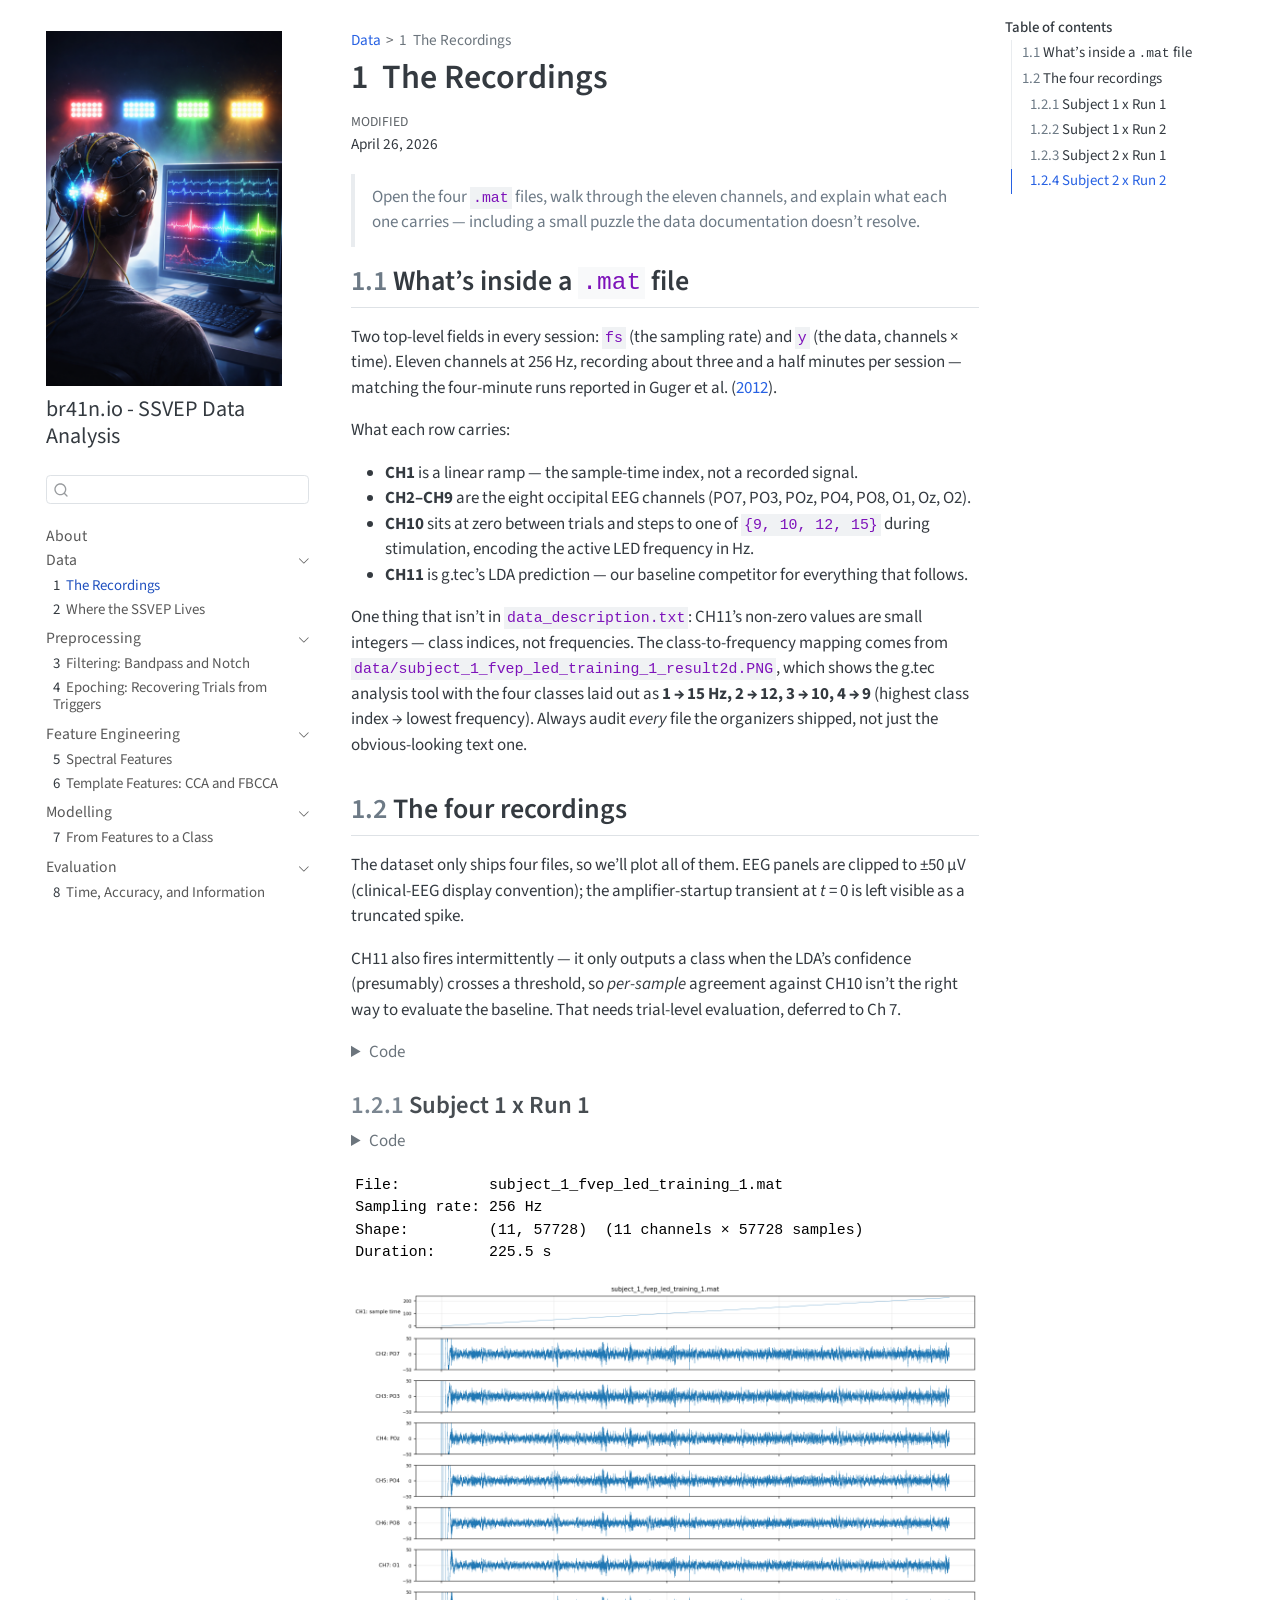
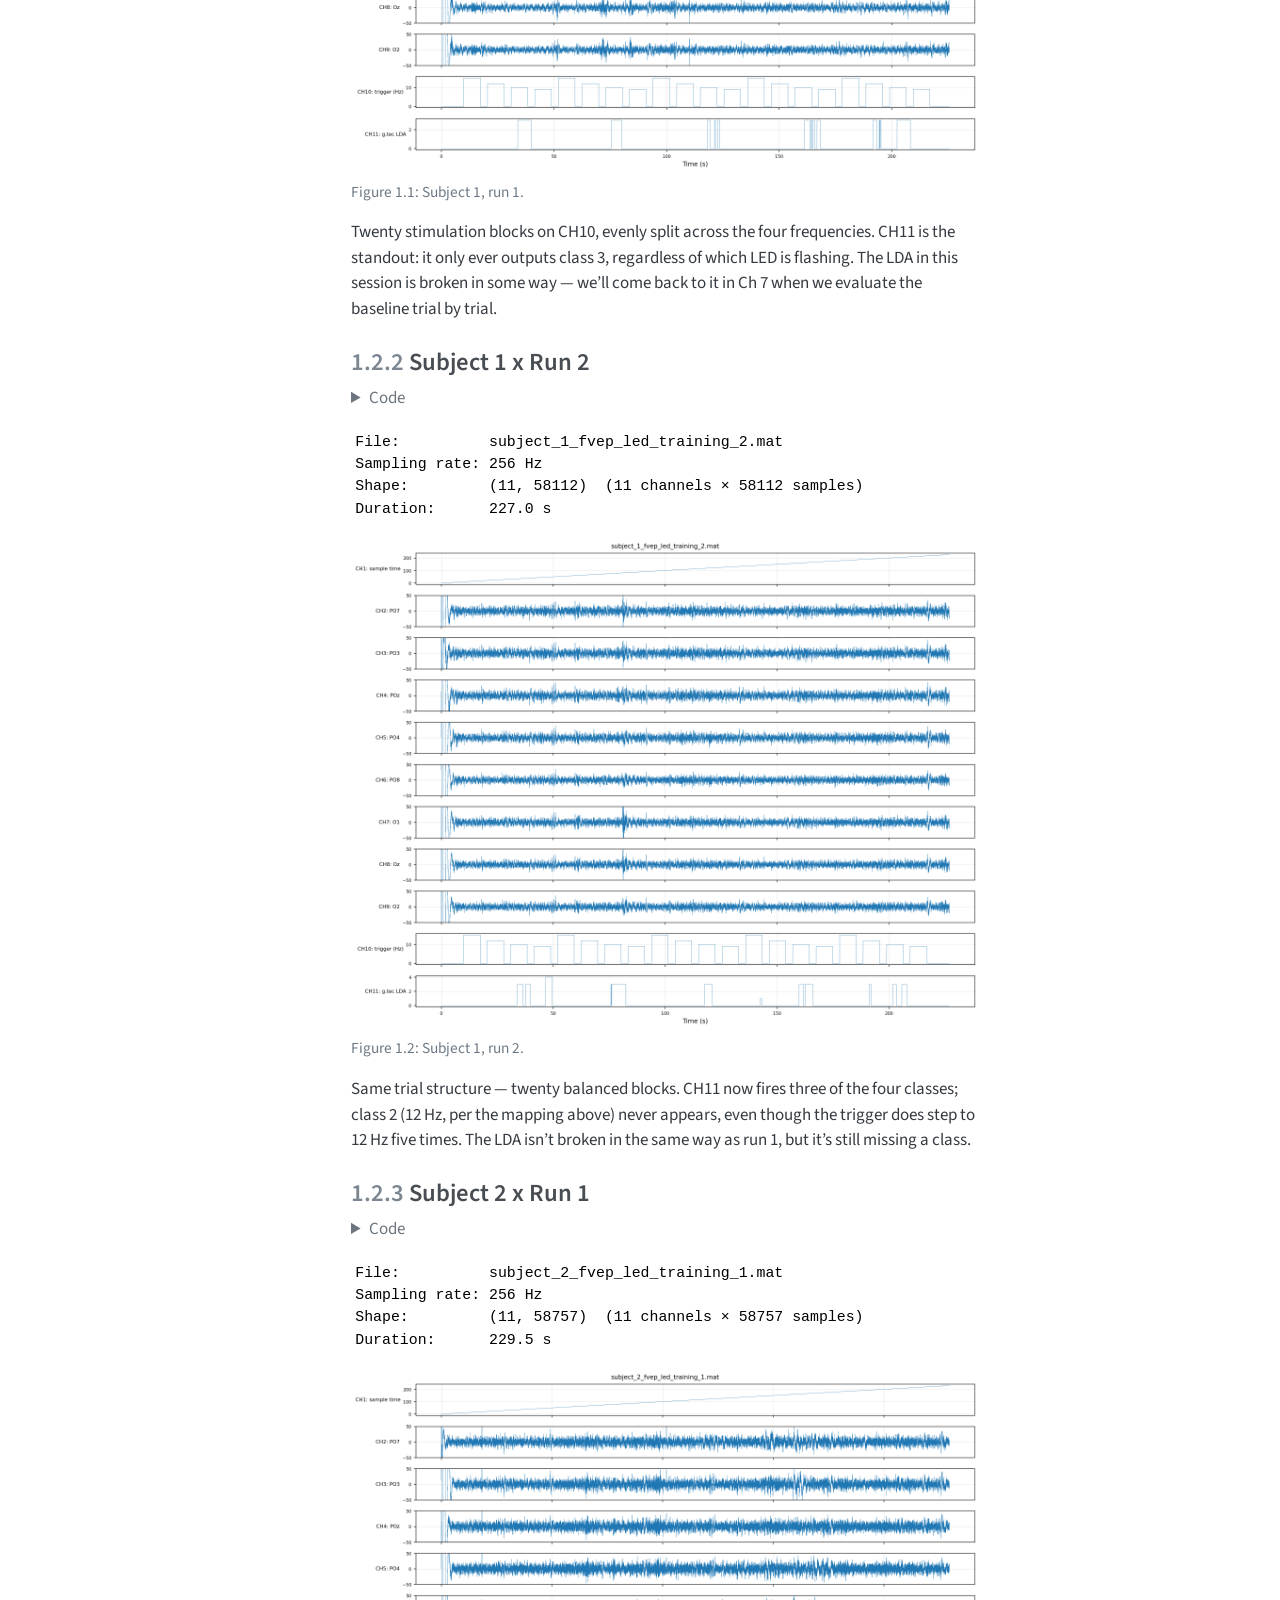
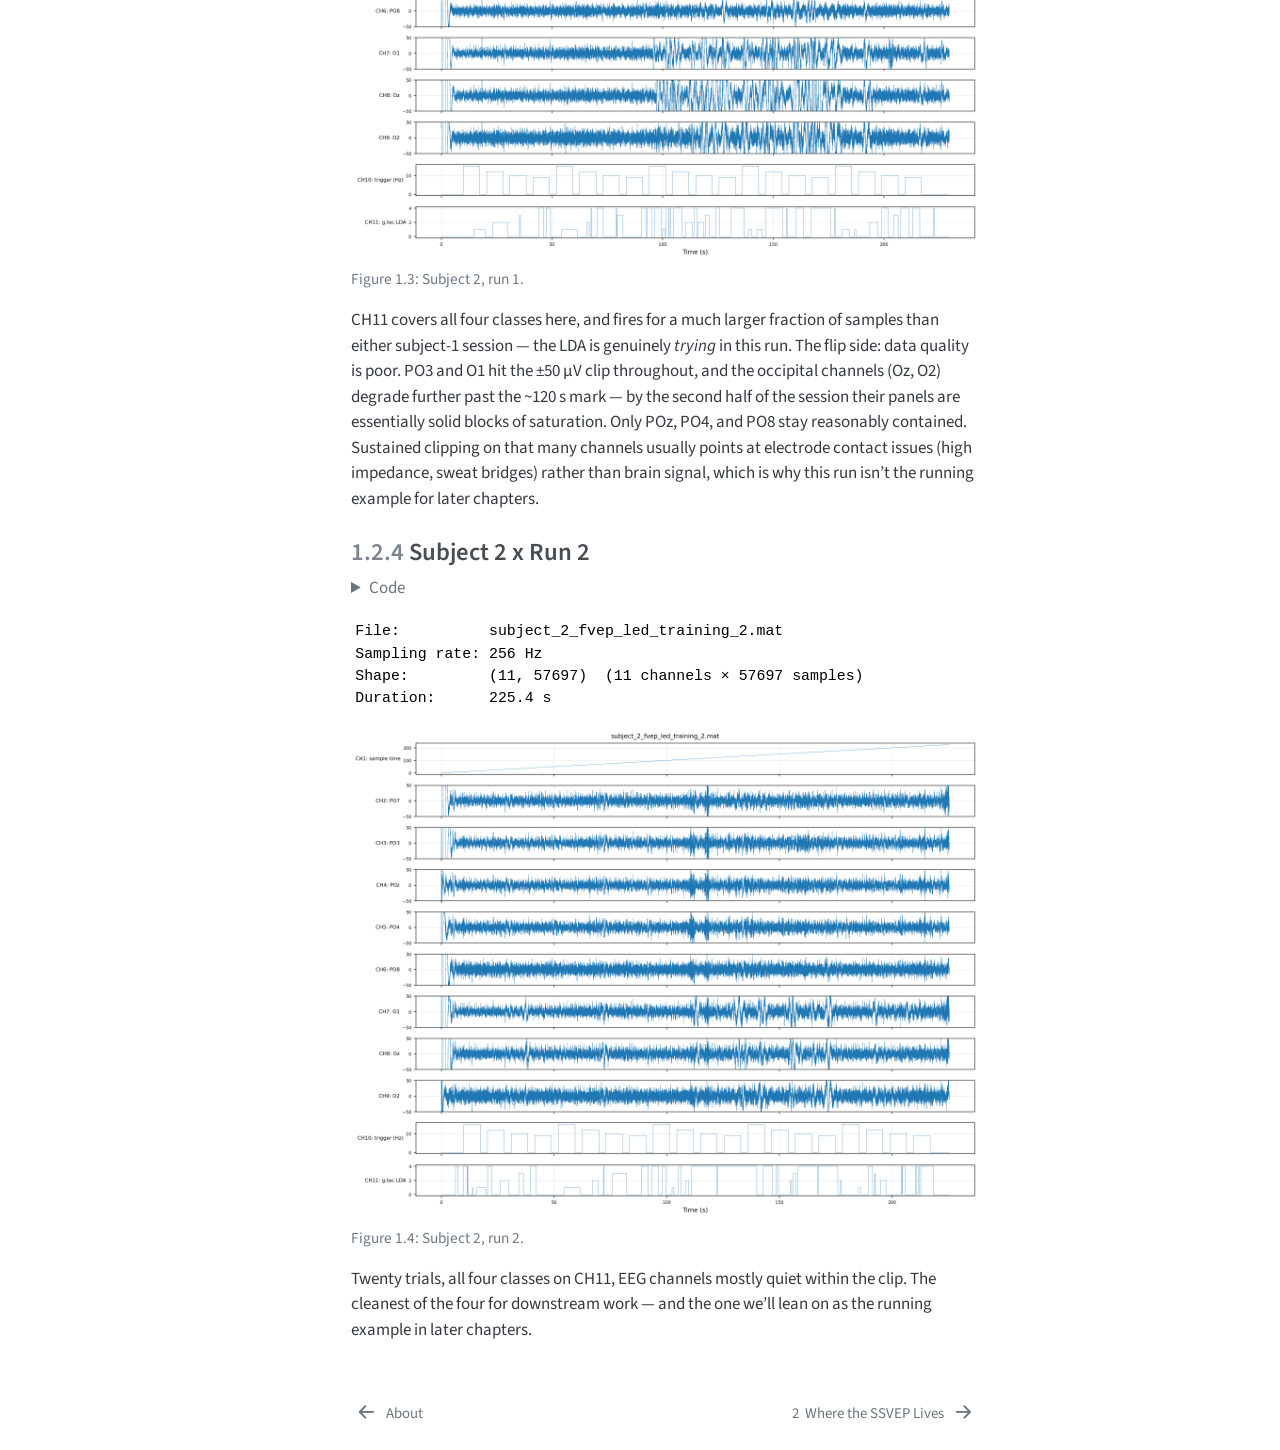
==== commit 5d7b2b03: "Built site for gh-pages" ====
--- a/01-recordings.html
+++ b/01-recordings.html
@@ -2,7 +2,7 @@
 <html xmlns="http://www.w3.org/1999/xhtml" lang="en" xml:lang="en"><head>
 
 <meta charset="utf-8">
-<meta name="generator" content="quarto-1.9.36">
+<meta name="generator" content="quarto-1.9.37">
 
 <meta name="viewport" content="width=device-width, initial-scale=1.0, user-scalable=yes">
 
@@ -96,10 +96,10 @@
 <script src="site_libs/quarto-html/tippy.umd.min.js"></script>
 <script src="site_libs/quarto-html/anchor.min.js"></script>
 <link href="site_libs/quarto-html/tippy.css" rel="stylesheet">
-<link href="site_libs/quarto-html/quarto-syntax-highlighting-845c23b38eaddc0f92fda52bfe77a8c8.css" rel="stylesheet" id="quarto-text-highlighting-styles">
+<link href="site_libs/quarto-html/quarto-syntax-highlighting-7f8f88aac4f3542376d5c11b86a4c14d.css" rel="stylesheet" id="quarto-text-highlighting-styles">
 <script src="site_libs/bootstrap/bootstrap.min.js"></script>
 <link href="site_libs/bootstrap/bootstrap-icons.css" rel="stylesheet">
-<link href="site_libs/bootstrap/bootstrap-a2d7b48f14b838cedb12a1fc2429b1b5.min.css" rel="stylesheet" append-hash="true" id="quarto-bootstrap" data-mode="light">
+<link href="site_libs/bootstrap/bootstrap-e9a2425ed2db37d2ba9572119ae29c4e.min.css" rel="stylesheet" append-hash="true" id="quarto-bootstrap" data-mode="light">
 <script src="site_libs/quarto-contrib/glightbox/glightbox.min.js"></script>
 <link href="site_libs/quarto-contrib/glightbox/glightbox.min.css" rel="stylesheet">
 <link href="site_libs/quarto-contrib/glightbox/lightbox.css" rel="stylesheet">
@@ -157,7 +157,11 @@
 <div id="quarto-content" class="quarto-container page-columns page-rows-contents page-layout-full">
 <!-- sidebar -->
   <nav id="quarto-sidebar" class="sidebar collapse collapse-horizontal quarto-sidebar-collapse-item sidebar-navigation floating overflow-auto">
-    <div class="pt-lg-2 mt-2 text-left sidebar-header">
+    <div class="pt-lg-2 mt-2 text-left sidebar-header sidebar-header-stacked">
+      <a href="./index.html" class="sidebar-logo-link">
+      <img src="./logo.png" alt="" class="sidebar-logo light-content py-0 d-lg-inline d-none">
+      <img src="./logo.png" alt="" class="sidebar-logo dark-content py-0 d-lg-inline d-none">
+      </a>
     <div class="sidebar-title mb-0 py-0">
       <a href="./">br41n.io - SSVEP Data Analysis</a> 
     </div>
@@ -172,7 +176,7 @@
         <li class="sidebar-item">
   <div class="sidebar-item-container"> 
   <a href="./index.html" class="sidebar-item-text sidebar-link">
- <span class="menu-text">About this book</span></a>
+ <span class="menu-text">About</span></a>
   </div>
 </li>
         <li class="sidebar-item sidebar-item-section">
@@ -287,32 +291,21 @@
         <li class="sidebar-item">
   <div class="sidebar-item-container"> 
   <a href="./summary.html" class="sidebar-item-text sidebar-link">
- <span class="menu-text"><span class="chapter-number">10</span>&nbsp; <span class="chapter-title">Summary</span></span></a>
-  </div>
-</li>
-        <li class="sidebar-item sidebar-item-section">
-      <div class="sidebar-item-container"> 
-            <a class="sidebar-item-text sidebar-link text-start" data-bs-toggle="collapse" data-bs-target="#quarto-sidebar-section-6" role="navigation" aria-expanded="true">
- <span class="menu-text">Appendices</span></a>
-          <a class="sidebar-item-toggle text-start" data-bs-toggle="collapse" data-bs-target="#quarto-sidebar-section-6" role="navigation" aria-expanded="true" aria-label="Toggle section">
-            <i class="bi bi-chevron-right ms-2"></i>
-          </a> 
-      </div>
-      <ul id="quarto-sidebar-section-6" class="collapse list-unstyled sidebar-section depth1 show">  
-          <li class="sidebar-item">
+ <span class="menu-text">Summary</span></a>
+  </div>
+</li>
+        <li class="sidebar-item">
   <div class="sidebar-item-container"> 
   <a href="./acronyms.html" class="sidebar-item-text sidebar-link">
  <span class="menu-text">Acronyms</span></a>
   </div>
 </li>
-          <li class="sidebar-item">
+        <li class="sidebar-item">
   <div class="sidebar-item-container"> 
   <a href="./references.html" class="sidebar-item-text sidebar-link">
  <span class="menu-text">References</span></a>
   </div>
 </li>
-      </ul>
-  </li>
     </ul>
     </div>
 </nav>
@@ -381,7 +374,9 @@
 <h2 data-number="1.2" class="anchored" data-anchor-id="the-four-recordings"><span class="header-section-number">1.2</span> The four recordings</h2>
 <p>The dataset only ships four files, so we’ll plot all of them. EEG panels are clipped to ±50 µV (clinical-EEG display convention); the amplifier-startup transient at <em>t</em> = 0 is left visible as a truncated spike.</p>
 <p>CH11 also fires intermittently — it only outputs a class when the LDA’s confidence (presumably) crosses a threshold, so <em>per-sample</em> agreement against CH10 isn’t the right way to evaluate the baseline. That needs trial-level evaluation, deferred to Ch 7.</p>
-<div id="2533c580" class="cell" data-execution_count="1">
+<div id="783c8738" class="cell" data-execution_count="1">
+<details class="code-fold">
+<summary>Code</summary>
 <div class="code-copy-outer-scaffold"><div class="sourceCode cell-code" id="cb1"><pre class="sourceCode python code-with-copy"><code class="sourceCode python"><span id="cb1-1"><a href="#cb1-1" aria-hidden="true" tabindex="-1"></a><span class="im">from</span> pathlib <span class="im">import</span> Path</span>
 <span id="cb1-2"><a href="#cb1-2" aria-hidden="true" tabindex="-1"></a><span class="im">import</span> numpy <span class="im">as</span> np</span>
 <span id="cb1-3"><a href="#cb1-3" aria-hidden="true" tabindex="-1"></a><span class="im">import</span> scipy.io</span>
@@ -421,11 +416,15 @@
 <span id="cb1-37"><a href="#cb1-37" aria-hidden="true" tabindex="-1"></a>    fig.tight_layout()</span>
 <span id="cb1-38"><a href="#cb1-38" aria-hidden="true" tabindex="-1"></a>    fig.savefig(<span class="ss">f"images/01-recordings_</span><span class="sc">{</span>path<span class="sc">.</span>stem<span class="sc">}</span><span class="ss">.png"</span>, dpi<span class="op">=</span><span class="dv">200</span>, bbox_inches<span class="op">=</span><span class="st">"tight"</span>)</span>
 <span id="cb1-39"><a href="#cb1-39" aria-hidden="true" tabindex="-1"></a>    plt.show()</span></code></pre></div><button title="Copy to Clipboard" class="code-copy-button"><i class="bi"></i></button></div>
+</details>
 </div>
 <section id="subject-1-x-run-1" class="level3" data-number="1.2.1">
 <h3 data-number="1.2.1" class="anchored" data-anchor-id="subject-1-x-run-1"><span class="header-section-number">1.2.1</span> Subject 1 x Run 1</h3>
 <div id="cell-fig-s1-r1" class="cell" data-execution_count="2">
-<div class="code-copy-outer-scaffold"><div class="sourceCode cell-code" id="cb2"><pre class="sourceCode python code-with-copy"><code class="sourceCode python"><span id="cb2-1"><a href="#cb2-1" aria-hidden="true" tabindex="-1"></a>plot_session(DATA_DIR <span class="op">/</span> <span class="st">"subject_1_fvep_led_training_1.mat"</span>)</span></code></pre></div><button title="Copy to Clipboard" class="code-copy-button"><i class="bi"></i></button></div>
+<details class="code-fold">
+<summary>Code</summary>
+<div class="code-copy-outer-scaffold"><div class="sourceCode cell-code" id="cb2"><pre class="sourceCode python code-with-copy"><code class="sourceCode python"><span id="cb2-1"><a href="#cb2-1" aria-hidden="true" tabindex="-1"></a>plot_session(path <span class="op">=</span> DATA_DIR <span class="op">/</span> <span class="st">"subject_1_fvep_led_training_1.mat"</span>)</span></code></pre></div><button title="Copy to Clipboard" class="code-copy-button"><i class="bi"></i></button></div>
+</details>
 <div class="cell-output cell-output-stdout">
 <pre><code>File:          subject_1_fvep_led_training_1.mat
 Sampling rate: 256 Hz
@@ -450,7 +449,10 @@
 <section id="subject-1-x-run-2" class="level3" data-number="1.2.2">
 <h3 data-number="1.2.2" class="anchored" data-anchor-id="subject-1-x-run-2"><span class="header-section-number">1.2.2</span> Subject 1 x Run 2</h3>
 <div id="cell-fig-s1-r2" class="cell" data-execution_count="3">
+<details class="code-fold">
+<summary>Code</summary>
 <div class="code-copy-outer-scaffold"><div class="sourceCode cell-code" id="cb4"><pre class="sourceCode python code-with-copy"><code class="sourceCode python"><span id="cb4-1"><a href="#cb4-1" aria-hidden="true" tabindex="-1"></a>plot_session(DATA_DIR <span class="op">/</span> <span class="st">"subject_1_fvep_led_training_2.mat"</span>)</span></code></pre></div><button title="Copy to Clipboard" class="code-copy-button"><i class="bi"></i></button></div>
+</details>
 <div class="cell-output cell-output-stdout">
 <pre><code>File:          subject_1_fvep_led_training_2.mat
 Sampling rate: 256 Hz
@@ -475,7 +477,10 @@
 <section id="subject-2-x-run-1" class="level3" data-number="1.2.3">
 <h3 data-number="1.2.3" class="anchored" data-anchor-id="subject-2-x-run-1"><span class="header-section-number">1.2.3</span> Subject 2 x Run 1</h3>
 <div id="cell-fig-s2-r1" class="cell" data-execution_count="4">
+<details class="code-fold">
+<summary>Code</summary>
 <div class="code-copy-outer-scaffold"><div class="sourceCode cell-code" id="cb6"><pre class="sourceCode python code-with-copy"><code class="sourceCode python"><span id="cb6-1"><a href="#cb6-1" aria-hidden="true" tabindex="-1"></a>plot_session(DATA_DIR <span class="op">/</span> <span class="st">"subject_2_fvep_led_training_1.mat"</span>)</span></code></pre></div><button title="Copy to Clipboard" class="code-copy-button"><i class="bi"></i></button></div>
+</details>
 <div class="cell-output cell-output-stdout">
 <pre><code>File:          subject_2_fvep_led_training_1.mat
 Sampling rate: 256 Hz
@@ -495,12 +500,15 @@
 </div>
 </div>
 </div>
-<p>CH11 covers all four classes here, and fires for a much larger fraction of samples than either subject-1 session — the LDA is genuinely <em>trying</em> in this run. The flip side: a couple of EEG channels (notably PO3 and O1) push well past the ±50 µV clip throughout, which usually points at electrode contact issues rather than brain signal.</p>
+<p>CH11 covers all four classes here, and fires for a much larger fraction of samples than either subject-1 session — the LDA is genuinely <em>trying</em> in this run. The flip side: data quality is poor. PO3 and O1 hit the ±50 µV clip throughout, and the occipital channels (Oz, O2) degrade further past the ~120 s mark — by the second half of the session their panels are essentially solid blocks of saturation. Only POz, PO4, and PO8 stay reasonably contained. Sustained clipping on that many channels usually points at electrode contact issues (high impedance, sweat bridges) rather than brain signal, which is why this run isn’t the running example for later chapters.</p>
 </section>
 <section id="subject-2-x-run-2" class="level3" data-number="1.2.4">
 <h3 data-number="1.2.4" class="anchored" data-anchor-id="subject-2-x-run-2"><span class="header-section-number">1.2.4</span> Subject 2 x Run 2</h3>
 <div id="cell-fig-s2-r2" class="cell" data-execution_count="5">
+<details class="code-fold">
+<summary>Code</summary>
 <div class="code-copy-outer-scaffold"><div class="sourceCode cell-code" id="cb8"><pre class="sourceCode python code-with-copy"><code class="sourceCode python"><span id="cb8-1"><a href="#cb8-1" aria-hidden="true" tabindex="-1"></a>plot_session(DATA_DIR <span class="op">/</span> <span class="st">"subject_2_fvep_led_training_2.mat"</span>)</span></code></pre></div><button title="Copy to Clipboard" class="code-copy-button"><i class="bi"></i></button></div>
+</details>
 <div class="cell-output cell-output-stdout">
 <pre><code>File:          subject_2_fvep_led_training_2.mat
 Sampling rate: 256 Hz
@@ -934,8 +942,8 @@
   </script>
 <nav class="page-navigation column-body">
   <div class="nav-page nav-page-previous">
-      <a href="./index.html" class="pagination-link" aria-label="About this book">
-        <i class="bi bi-arrow-left-short"></i> <span class="nav-page-text">About this book</span>
+      <a href="./index.html" class="pagination-link" aria-label="About">
+        <i class="bi bi-arrow-left-short"></i> <span class="nav-page-text">About</span>
       </a>          
   </div>
   <div class="nav-page nav-page-next">
--- a/site_libs/quarto-html/quarto-syntax-highlighting-7f8f88aac4f3542376d5c11b86a4c14d.css
+++ b/site_libs/quarto-html/quarto-syntax-highlighting-7f8f88aac4f3542376d5c11b86a4c14d.css
@@ -0,0 +1,236 @@
+/* quarto syntax highlight colors */
+:root {
+  --quarto-hl-ot-color: #003B4F;
+  --quarto-hl-at-color: #657422;
+  --quarto-hl-ss-color: #20794D;
+  --quarto-hl-an-color: #5E5E5E;
+  --quarto-hl-fu-color: #4758AB;
+  --quarto-hl-st-color: #20794D;
+  --quarto-hl-cf-color: #003B4F;
+  --quarto-hl-op-color: #5E5E5E;
+  --quarto-hl-er-color: #AD0000;
+  --quarto-hl-bn-color: #AD0000;
+  --quarto-hl-al-color: #AD0000;
+  --quarto-hl-va-color: #111111;
+  --quarto-hl-bu-color: inherit;
+  --quarto-hl-ex-color: inherit;
+  --quarto-hl-pp-color: #AD0000;
+  --quarto-hl-in-color: #5E5E5E;
+  --quarto-hl-vs-color: #20794D;
+  --quarto-hl-wa-color: #5E5E5E;
+  --quarto-hl-do-color: #5E5E5E;
+  --quarto-hl-im-color: #00769E;
+  --quarto-hl-ch-color: #20794D;
+  --quarto-hl-dt-color: #AD0000;
+  --quarto-hl-fl-color: #AD0000;
+  --quarto-hl-co-color: #5E5E5E;
+  --quarto-hl-cv-color: #5E5E5E;
+  --quarto-hl-cn-color: #8f5902;
+  --quarto-hl-sc-color: #5E5E5E;
+  --quarto-hl-dv-color: #AD0000;
+  --quarto-hl-kw-color: #003B4F;
+}
+
+/* other quarto variables */
+:root {
+  --quarto-font-monospace: SFMono-Regular, Menlo, Monaco, Consolas, "Liberation Mono", "Courier New", monospace;
+}
+
+/* syntax highlight based on Pandoc's rules */
+pre > code.sourceCode > span {
+  color: #003B4F;
+}
+
+code.sourceCode > span {
+  color: #003B4F;
+}
+
+div.sourceCode,
+div.sourceCode pre.sourceCode {
+  color: #003B4F;
+}
+
+/* Normal */
+code span {
+  color: #003B4F;
+}
+
+/* Alert */
+code span.al {
+  color: #AD0000;
+  font-style: inherit;
+}
+
+/* Annotation */
+code span.an {
+  color: #5E5E5E;
+  font-style: inherit;
+}
+
+/* Attribute */
+code span.at {
+  color: #657422;
+  font-style: inherit;
+}
+
+/* BaseN */
+code span.bn {
+  color: #AD0000;
+  font-style: inherit;
+}
+
+/* BuiltIn */
+code span.bu {
+  font-style: inherit;
+}
+
+/* ControlFlow */
+code span.cf {
+  color: #003B4F;
+  font-weight: bold;
+  font-style: inherit;
+}
+
+/* Char */
+code span.ch {
+  color: #20794D;
+  font-style: inherit;
+}
+
+/* Constant */
+code span.cn {
+  color: #8f5902;
+  font-style: inherit;
+}
+
+/* Comment */
+code span.co {
+  color: #5E5E5E;
+  font-style: inherit;
+}
+
+/* CommentVar */
+code span.cv {
+  color: #5E5E5E;
+  font-style: italic;
+}
+
+/* Documentation */
+code span.do {
+  color: #5E5E5E;
+  font-style: italic;
+}
+
+/* DataType */
+code span.dt {
+  color: #AD0000;
+  font-style: inherit;
+}
+
+/* DecVal */
+code span.dv {
+  color: #AD0000;
+  font-style: inherit;
+}
+
+/* Error */
+code span.er {
+  color: #AD0000;
+  font-style: inherit;
+}
+
+/* Extension */
+code span.ex {
+  font-style: inherit;
+}
+
+/* Float */
+code span.fl {
+  color: #AD0000;
+  font-style: inherit;
+}
+
+/* Function */
+code span.fu {
+  color: #4758AB;
+  font-style: inherit;
+}
+
+/* Import */
+code span.im {
+  color: #00769E;
+  font-style: inherit;
+}
+
+/* Information */
+code span.in {
+  color: #5E5E5E;
+  font-style: inherit;
+}
+
+/* Keyword */
+code span.kw {
+  color: #003B4F;
+  font-weight: bold;
+  font-style: inherit;
+}
+
+/* Operator */
+code span.op {
+  color: #5E5E5E;
+  font-style: inherit;
+}
+
+/* Other */
+code span.ot {
+  color: #003B4F;
+  font-style: inherit;
+}
+
+/* Preprocessor */
+code span.pp {
+  color: #AD0000;
+  font-style: inherit;
+}
+
+/* SpecialChar */
+code span.sc {
+  color: #5E5E5E;
+  font-style: inherit;
+}
+
+/* SpecialString */
+code span.ss {
+  color: #20794D;
+  font-style: inherit;
+}
+
+/* String */
+code span.st {
+  color: #20794D;
+  font-style: inherit;
+}
+
+/* Variable */
+code span.va {
+  color: #111111;
+  font-style: inherit;
+}
+
+/* VerbatimString */
+code span.vs {
+  color: #20794D;
+  font-style: inherit;
+}
+
+/* Warning */
+code span.wa {
+  color: #5E5E5E;
+  font-style: italic;
+}
+
+.prevent-inlining {
+  content: "</";
+}
+
+/*# sourceMappingURL=789ad8cd35626ba772517505b42a116e.css.map */
